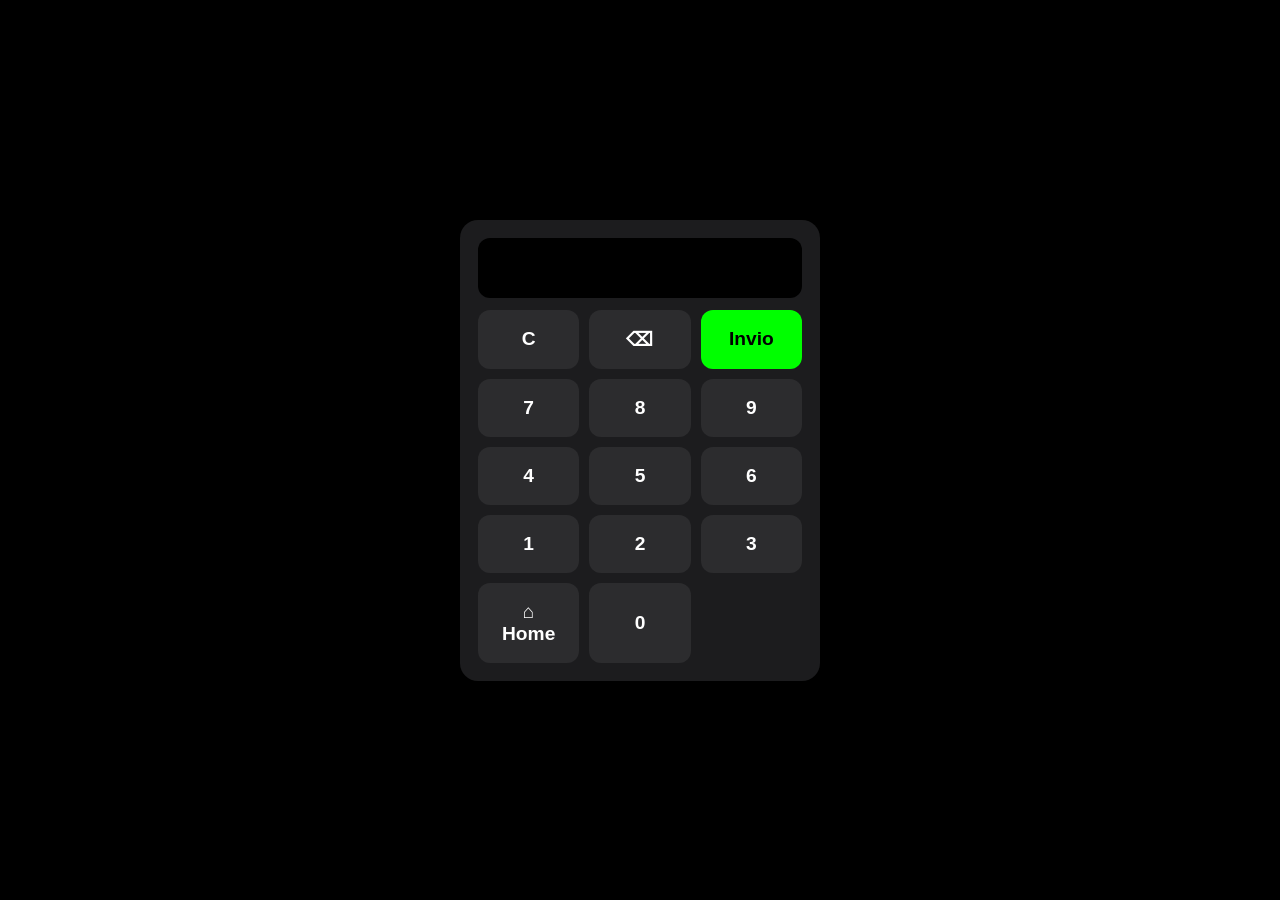
==== calc.html @ 32b64899 "PWA: rendi l'app davvero installabile e più efficiente - Service Worker: rimossi riferimenti a file " ====
<!DOCTYPE html>
<html lang="it">
<head>
  <meta charset="UTF-8">
  <meta name="viewport" content="width=device-width, initial-scale=1, viewport-fit=cover, user-scalable=no">
  <title>Calcolatrice Mappa Numeri-Parole</title>
  <link rel="manifest" href="manifest.json">
  <meta name="theme-color" content="#000000">
  <meta name="apple-mobile-web-app-capable" content="yes">
  <meta name="mobile-web-app-capable" content="yes">
  <meta name="apple-mobile-web-app-status-bar-style" content="black-translucent">
  <meta name="apple-mobile-web-app-title" content="Card-Fonetica">
  <link rel="apple-touch-icon" href="card-192.png">
  <link rel="icon" type="image/png" href="card-192.png">
  <link rel="stylesheet" href="styles.css">
  <style>
    .calculator {
      background-color: var(--surface);
      border-radius: var(--radius);
      padding: 18px;
      width: 100%;
      max-width: 360px;
      box-shadow: 0 8px 24px rgba(0,0,0,0.5);
    }
    .display {
      background-color: #000;
      color: var(--accent);
      font-size: 1.8em;
      text-align: right;
      padding: 14px;
      border-radius: 12px;
      margin-bottom: 12px;
      min-height: 60px;
      word-wrap: break-word;
      font-weight: 600;
      -webkit-user-select: text;
      user-select: text;
    }
    .operations, .buttons {
      display: grid;
      grid-template-columns: repeat(3, 1fr);
      gap: 10px;
    }
    .operations { margin-bottom: 10px; }
    .calculator button {
      padding: 18px;
      font-size: 1.2em;
      font-weight: 600;
    }
    .calculator button[disabled] {
      background-color: transparent;
      cursor: default;
    }
    #enter { background-color: var(--accent); color: #000; }
  </style>
</head>
<body>
  <button id="installBtn" class="hidden" type="button">Installa app</button>

  <div class="calculator">
    <div class="display" id="display"></div>

    <div class="operations">
      <button id="clear">C</button>
      <button id="delete">⌫</button>
      <button id="enter">Invio</button>
    </div>

    <div class="buttons">
      <button data-value="7">7</button>
      <button data-value="8">8</button>
      <button data-value="9">9</button>
      <button data-value="4">4</button>
      <button data-value="5">5</button>
      <button data-value="6">6</button>
      <button data-value="1">1</button>
      <button data-value="2">2</button>
      <button data-value="3">3</button>
      <button onclick="window.location.href='index.html'">⌂ Home</button>
      <button data-value="0">0</button>
      <button disabled></button>
    </div>
  </div>

  <script src="mapping.js"></script>
  <script>
    const display = document.getElementById('display');

    function updateDisplay(value) { display.textContent = value; }

    document.getElementById('clear').addEventListener('click', () => updateDisplay(''));
    document.getElementById('delete').addEventListener('click', () => updateDisplay(display.textContent.slice(0, -1)));
    document.getElementById('enter').addEventListener('click', () => {
      const input = display.textContent;
      const result = [];
      for (let i = 0; i < input.length; i += 2) {
        const num = input.substring(i, i + 2);
        result.push(mapping[num] || `[${num}]`);
      }
      updateDisplay(result.join(' '));
    });

    document.querySelectorAll('.buttons button[data-value]').forEach(button => {
      button.addEventListener('click', () => {
        updateDisplay(display.textContent + button.getAttribute('data-value'));
      });
    });
  </script>
  <script src="pwa.js"></script>
</body>
</html>
---- styles.css ----
:root {
  --bg: #000;
  --surface: #1c1c1e;
  --surface-2: #2c2c2e;
  --accent: #0f0;
  --text: #fff;
  --muted: #8e8e93;
  --error: #ff3b30;
  --success: #30d158;
  --radius: 18px;
  --safe-top: env(safe-area-inset-top, 0px);
  --safe-bottom: env(safe-area-inset-bottom, 0px);
}

* { box-sizing: border-box; -webkit-tap-highlight-color: transparent; }

html, body {
  touch-action: manipulation;
  overscroll-behavior: none;
  -webkit-user-select: none;
  user-select: none;
}

body {
  background-color: var(--bg);
  color: var(--accent);
  font-family: -apple-system, BlinkMacSystemFont, "Segoe UI", Roboto, Helvetica, Arial, sans-serif;
  margin: 0;
  display: flex;
  justify-content: center;
  align-items: center;
  min-height: 100vh;
  min-height: 100dvh;
  padding: calc(var(--safe-top) + 12px) 12px calc(var(--safe-bottom) + 12px);
}

.container {
  background-color: var(--surface);
  border-radius: var(--radius);
  padding: 20px;
  width: 100%;
  max-width: 360px;
  box-shadow: 0 8px 24px rgba(0,0,0,0.5);
  text-align: center;
}

h1 {
  font-size: 1.4em;
  margin: 0 0 18px;
  color: var(--accent);
}

button {
  background-color: var(--surface-2);
  border: none;
  border-radius: 12px;
  padding: 12px 16px;
  font-size: 1em;
  color: var(--text);
  cursor: pointer;
  transition: transform 0.08s ease, background-color 0.15s ease;
  font-weight: 500;
  min-height: 44px;
}
button:active { transform: scale(0.97); background-color: #3a3a3c; }

input[type="text"],
input[type="number"] {
  padding: 12px;
  font-size: 1.1em;
  border-radius: 10px;
  border: 1px solid #3a3a3c;
  background: #000;
  color: var(--text);
  text-align: center;
  width: 100%;
  margin: 6px 0;
  -webkit-user-select: text;
  user-select: text;
}
input:focus { outline: 2px solid var(--accent); outline-offset: 1px; }

.hidden { display: none !important; }

.back-btn {
  background-color: transparent;
  color: var(--muted);
  margin-top: 16px;
}
.back-btn:active { background-color: var(--surface-2); }

#installBtn {
  position: fixed;
  top: calc(var(--safe-top) + 10px);
  right: 10px;
  background: var(--accent);
  color: #000;
  font-weight: 700;
  font-size: 0.85em;
  padding: 8px 12px;
  border-radius: 999px;
  z-index: 100;
  box-shadow: 0 4px 12px rgba(0, 255, 0, 0.3);
}
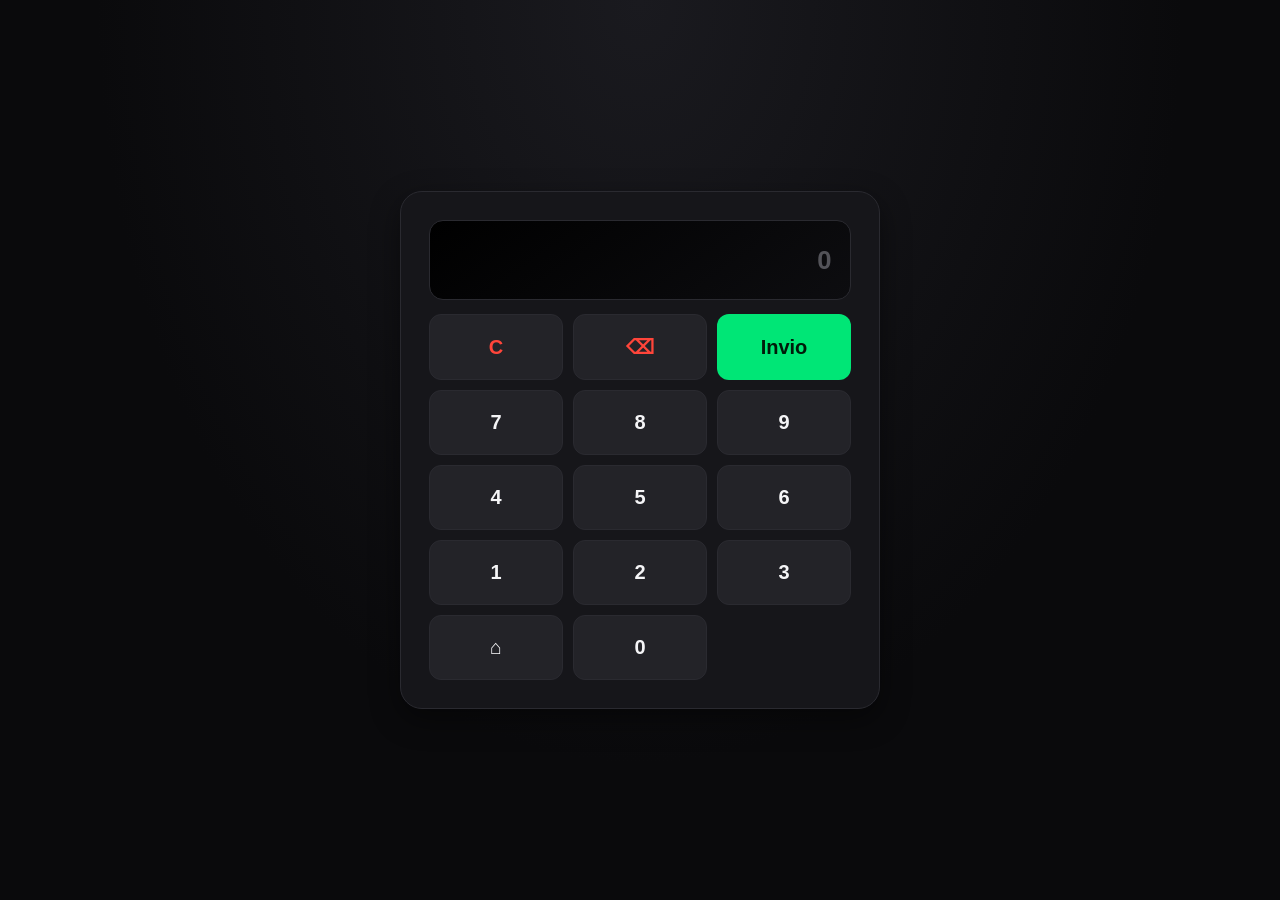
==== commit fc49c210: "UI: web app più curata, responsive, accessibile - Restyling completo: palette più matura (verde fosf" ====
--- a/calc.html
+++ b/calc.html
@@ -3,9 +3,10 @@
 <head>
   <meta charset="UTF-8">
   <meta name="viewport" content="width=device-width, initial-scale=1, viewport-fit=cover, user-scalable=no">
-  <title>Calcolatrice Mappa Numeri-Parole</title>
+  <title>Calcolatore - Card Fonetica</title>
   <link rel="manifest" href="manifest.json">
-  <meta name="theme-color" content="#000000">
+  <meta name="theme-color" content="#0a0a0c">
+  <meta name="description" content="Converti una sequenza di numeri in parole secondo il sistema mnemonico fonetico.">
   <meta name="apple-mobile-web-app-capable" content="yes">
   <meta name="mobile-web-app-capable" content="yes">
   <meta name="apple-mobile-web-app-status-bar-style" content="black-translucent">
@@ -16,57 +17,84 @@
   <style>
     .calculator {
       background-color: var(--surface);
-      border-radius: var(--radius);
-      padding: 18px;
+      border: 1px solid var(--border);
+      border-radius: var(--radius-lg);
+      padding: 22px;
       width: 100%;
-      max-width: 360px;
-      box-shadow: 0 8px 24px rgba(0,0,0,0.5);
+      max-width: 440px;
+      box-shadow: var(--shadow);
+      animation: enter 0.28s cubic-bezier(0.2, 0.9, 0.3, 1.1);
+    }
+    @media (min-width: 720px) {
+      .calculator { max-width: 480px; padding: 28px; }
     }
     .display {
-      background-color: #000;
+      background: linear-gradient(145deg, #000 0%, #0d0d10 100%);
+      border: 1px solid var(--border);
       color: var(--accent);
-      font-size: 1.8em;
+      font-size: 1.6rem;
       text-align: right;
-      padding: 14px;
-      border-radius: 12px;
-      margin-bottom: 12px;
-      min-height: 60px;
+      padding: 18px;
+      border-radius: 14px;
+      margin-bottom: 14px;
+      min-height: 80px;
       word-wrap: break-word;
-      font-weight: 600;
+      overflow-wrap: anywhere;
+      font-weight: 700;
+      font-variant-numeric: tabular-nums;
+      text-shadow: 0 0 20px rgba(0, 230, 118, 0.2);
       -webkit-user-select: text;
       user-select: text;
+      display: flex;
+      align-items: center;
+      justify-content: flex-end;
+      letter-spacing: 0.02em;
     }
-    .operations, .buttons {
+    .display:empty::before {
+      content: "0";
+      color: var(--muted);
+      text-shadow: none;
+      opacity: 0.5;
+    }
+    .operations, .keys {
       display: grid;
       grid-template-columns: repeat(3, 1fr);
       gap: 10px;
     }
     .operations { margin-bottom: 10px; }
     .calculator button {
-      padding: 18px;
-      font-size: 1.2em;
+      padding: 20px 0;
+      font-size: 1.25rem;
       font-weight: 600;
+      min-height: 56px;
     }
     .calculator button[disabled] {
       background-color: transparent;
+      border-color: transparent;
       cursor: default;
     }
-    #enter { background-color: var(--accent); color: #000; }
+    #enter {
+      background-color: var(--accent);
+      color: #001b0a;
+      border-color: transparent;
+      font-weight: 700;
+    }
+    #clear, #delete { color: var(--error); }
   </style>
 </head>
 <body>
-  <button id="installBtn" class="hidden" type="button">Installa app</button>
+  <button id="installBtn" class="hidden" type="button" aria-label="Installa applicazione">Installa</button>
 
-  <div class="calculator">
-    <div class="display" id="display"></div>
+  <main class="calculator" aria-label="Calcolatore numeri-parole">
+    <div class="display" id="display" role="status" aria-live="polite" aria-label="Display"></div>
 
     <div class="operations">
-      <button id="clear">C</button>
-      <button id="delete">⌫</button>
-      <button id="enter">Invio</button>
+      <button id="clear" aria-label="Cancella tutto">C</button>
+      <button id="delete" aria-label="Cancella ultimo">⌫</button>
+      <button id="enter" aria-label="Converti">Invio</button>
     </div>
 
-    <div class="buttons">
+    <div class="keys">
       <button data-value="7">7</button>
       <button data-value="8">8</button>
       <button data-value="9">9</button>
@@ -76,34 +104,62 @@
       <button data-value="1">1</button>
       <button data-value="2">2</button>
       <button data-value="3">3</button>
-      <button onclick="window.location.href='index.html'">⌂ Home</button>
+      <button onclick="window.location.href='index.html'" aria-label="Torna alla home">⌂</button>
       <button data-value="0">0</button>
-      <button disabled></button>
+      <button disabled aria-hidden="true"></button>
     </div>
-  </div>
+  </main>
 
   <script src="mapping.js"></script>
   <script>
     const display = document.getElementById('display');
+    let rawInput = "";
 
-    function updateDisplay(value) { display.textContent = value; }
+    function render() { display.textContent = rawInput; }
 
-    document.getElementById('clear').addEventListener('click', () => updateDisplay(''));
-    document.getElementById('delete').addEventListener('click', () => updateDisplay(display.textContent.slice(0, -1)));
+    document.getElementById('clear').addEventListener('click', () => { rawInput = ""; render(); });
+    document.getElementById('delete').addEventListener('click', () => {
+      const text = display.textContent;
+      if (text.includes(' ')) {
+        rawInput = "";
+        render();
+      } else {
+        rawInput = rawInput.slice(0, -1);
+        render();
+      }
+    });
     document.getElementById('enter').addEventListener('click', () => {
-      const input = display.textContent;
+      if (!rawInput) return;
       const result = [];
-      for (let i = 0; i < input.length; i += 2) {
-        const num = input.substring(i, i + 2);
+      for (let i = 0; i < rawInput.length; i += 2) {
+        const num = rawInput.substring(i, i + 2);
         result.push(mapping[num] || `[${num}]`);
       }
-      updateDisplay(result.join(' '));
+      display.textContent = result.join(' ');
     });
 
-    document.querySelectorAll('.buttons button[data-value]').forEach(button => {
+    document.querySelectorAll('.keys button[data-value]').forEach(button => {
       button.addEventListener('click', () => {
-        updateDisplay(display.textContent + button.getAttribute('data-value'));
+        if (display.textContent.includes(' ')) rawInput = "";
+        rawInput += button.getAttribute('data-value');
+        render();
       });
+    });
+
+    document.addEventListener('keydown', e => {
+      if (e.key >= '0' && e.key <= '9') {
+        if (display.textContent.includes(' ')) rawInput = "";
+        rawInput += e.key;
+        render();
+      } else if (e.key === 'Backspace') {
+        rawInput = rawInput.slice(0, -1);
+        render();
+      } else if (e.key === 'Enter') {
+        document.getElementById('enter').click();
+      } else if (e.key === 'Escape') {
+        rawInput = "";
+        render();
+      }
     });
   </script>
   <script src="pwa.js"></script>
--- a/styles.css
+++ b/styles.css
@@ -1,15 +1,23 @@
 :root {
-  --bg: #000;
-  --surface: #1c1c1e;
-  --surface-2: #2c2c2e;
-  --accent: #0f0;
-  --text: #fff;
-  --muted: #8e8e93;
-  --error: #ff3b30;
+  --bg: #0a0a0c;
+  --bg-grad: radial-gradient(ellipse at top, #1a1a1f 0%, #0a0a0c 60%);
+  --surface: #16161a;
+  --surface-2: #232328;
+  --surface-3: #2e2e34;
+  --border: #2a2a30;
+  --accent: #00e676;
+  --accent-dim: #00b85e;
+  --text: #f5f5f7;
+  --muted: #9a9aa3;
+  --error: #ff453a;
   --success: #30d158;
-  --radius: 18px;
+  --radius: 16px;
+  --radius-lg: 22px;
+  --shadow: 0 10px 30px rgba(0,0,0,0.45);
   --safe-top: env(safe-area-inset-top, 0px);
   --safe-bottom: env(safe-area-inset-bottom, 0px);
+  --safe-left: env(safe-area-inset-left, 0px);
+  --safe-right: env(safe-area-inset-right, 0px);
 }
 
 * { box-sizing: border-box; -webkit-tap-highlight-color: transparent; }
@@ -17,13 +25,12 @@
 html, body {
   touch-action: manipulation;
   overscroll-behavior: none;
-  -webkit-user-select: none;
-  user-select: none;
 }
 
 body {
-  background-color: var(--bg);
-  color: var(--accent);
+  background: var(--bg);
+  background-image: var(--bg-grad);
+  color: var(--text);
   font-family: -apple-system, BlinkMacSystemFont, "Segoe UI", Roboto, Helvetica, Arial, sans-serif;
   margin: 0;
   display: flex;
@@ -31,74 +38,127 @@
   align-items: center;
   min-height: 100vh;
   min-height: 100dvh;
-  padding: calc(var(--safe-top) + 12px) 12px calc(var(--safe-bottom) + 12px);
+  padding: calc(var(--safe-top) + 16px) calc(var(--safe-right) + 16px) calc(var(--safe-bottom) + 16px) calc(var(--safe-left) + 16px);
+  -webkit-font-smoothing: antialiased;
+  font-feature-settings: "tnum" 1;
 }
 
 .container {
   background-color: var(--surface);
-  border-radius: var(--radius);
-  padding: 20px;
+  border: 1px solid var(--border);
+  border-radius: var(--radius-lg);
+  padding: 24px;
   width: 100%;
-  max-width: 360px;
-  box-shadow: 0 8px 24px rgba(0,0,0,0.5);
-  text-align: center;
+  max-width: 440px;
+  box-shadow: var(--shadow);
+  animation: enter 0.28s cubic-bezier(0.2, 0.9, 0.3, 1.1);
+}
+
+@media (min-width: 720px) {
+  .container { max-width: 520px; padding: 32px; }
+}
+
+@keyframes enter {
+  from { opacity: 0; transform: translateY(10px) scale(0.98); }
+  to   { opacity: 1; transform: none; }
 }
 
 h1 {
-  font-size: 1.4em;
-  margin: 0 0 18px;
-  color: var(--accent);
+  font-size: 1.4rem;
+  margin: 0 0 4px;
+  letter-spacing: -0.01em;
+  font-weight: 700;
+}
+
+.subtitle {
+  color: var(--muted);
+  font-size: 0.92rem;
+  margin: 0 0 22px;
 }
 
 button {
   background-color: var(--surface-2);
-  border: none;
+  border: 1px solid var(--border);
   border-radius: 12px;
-  padding: 12px 16px;
-  font-size: 1em;
+  padding: 13px 16px;
+  font-size: 1rem;
   color: var(--text);
   cursor: pointer;
-  transition: transform 0.08s ease, background-color 0.15s ease;
   font-weight: 500;
-  min-height: 44px;
+  min-height: 48px;
+  transition: transform 0.08s ease, background-color 0.15s ease, border-color 0.15s ease;
+  font-family: inherit;
 }
-button:active { transform: scale(0.97); background-color: #3a3a3c; }
+button:hover { background-color: var(--surface-3); }
+button:active { transform: scale(0.97); }
+button:focus-visible { outline: 2px solid var(--accent); outline-offset: 2px; }
+
+button.primary {
+  background-color: var(--accent);
+  color: #001b0a;
+  border-color: transparent;
+  font-weight: 700;
+}
+button.primary:hover { background-color: var(--accent-dim); }
 
 input[type="text"],
 input[type="number"] {
-  padding: 12px;
-  font-size: 1.1em;
-  border-radius: 10px;
-  border: 1px solid #3a3a3c;
+  padding: 14px;
+  font-size: 1.05rem;
+  border-radius: 12px;
+  border: 1px solid var(--border);
   background: #000;
   color: var(--text);
   text-align: center;
   width: 100%;
-  margin: 6px 0;
-  -webkit-user-select: text;
-  user-select: text;
+  margin: 4px 0;
+  font-family: inherit;
 }
-input:focus { outline: 2px solid var(--accent); outline-offset: 1px; }
+input::placeholder { color: var(--muted); }
+input:focus { outline: 2px solid var(--accent); outline-offset: 1px; border-color: transparent; }
 
 .hidden { display: none !important; }
 
+.row {
+  display: flex;
+  gap: 10px;
+}
+.row > * { flex: 1; }
+
+.stack {
+  display: flex;
+  flex-direction: column;
+  gap: 10px;
+}
+
 .back-btn {
-  background-color: transparent;
+  background: transparent;
+  border-color: transparent;
   color: var(--muted);
-  margin-top: 16px;
+  margin-top: 18px;
+  width: 100%;
 }
-.back-btn:active { background-color: var(--surface-2); }
+.back-btn:hover { background-color: var(--surface-2); color: var(--text); }
 
 #installBtn {
   position: fixed;
-  top: calc(var(--safe-top) + 10px);
-  right: 10px;
-  background: var(--accent);
-  color: #000;
-  font-weight: 700;
-  font-size: 0.85em;
+  bottom: calc(var(--safe-bottom) + 12px);
+  right: calc(var(--safe-right) + 12px);
+  background: var(--surface-2);
+  color: var(--muted);
+  border: 1px solid var(--border);
+  font-size: 0.8rem;
   padding: 8px 12px;
   border-radius: 999px;
   z-index: 100;
-  box-shadow: 0 4px 12px rgba(0, 255, 0, 0.3);
+  min-height: 0;
+  opacity: 0.7;
 }
+#installBtn:hover { opacity: 1; color: var(--text); }
+
+@media (prefers-reduced-motion: reduce) {
+  *, *::before, *::after {
+    animation-duration: 0.001ms !important;
+    transition-duration: 0.001ms !important;
+  }
+}
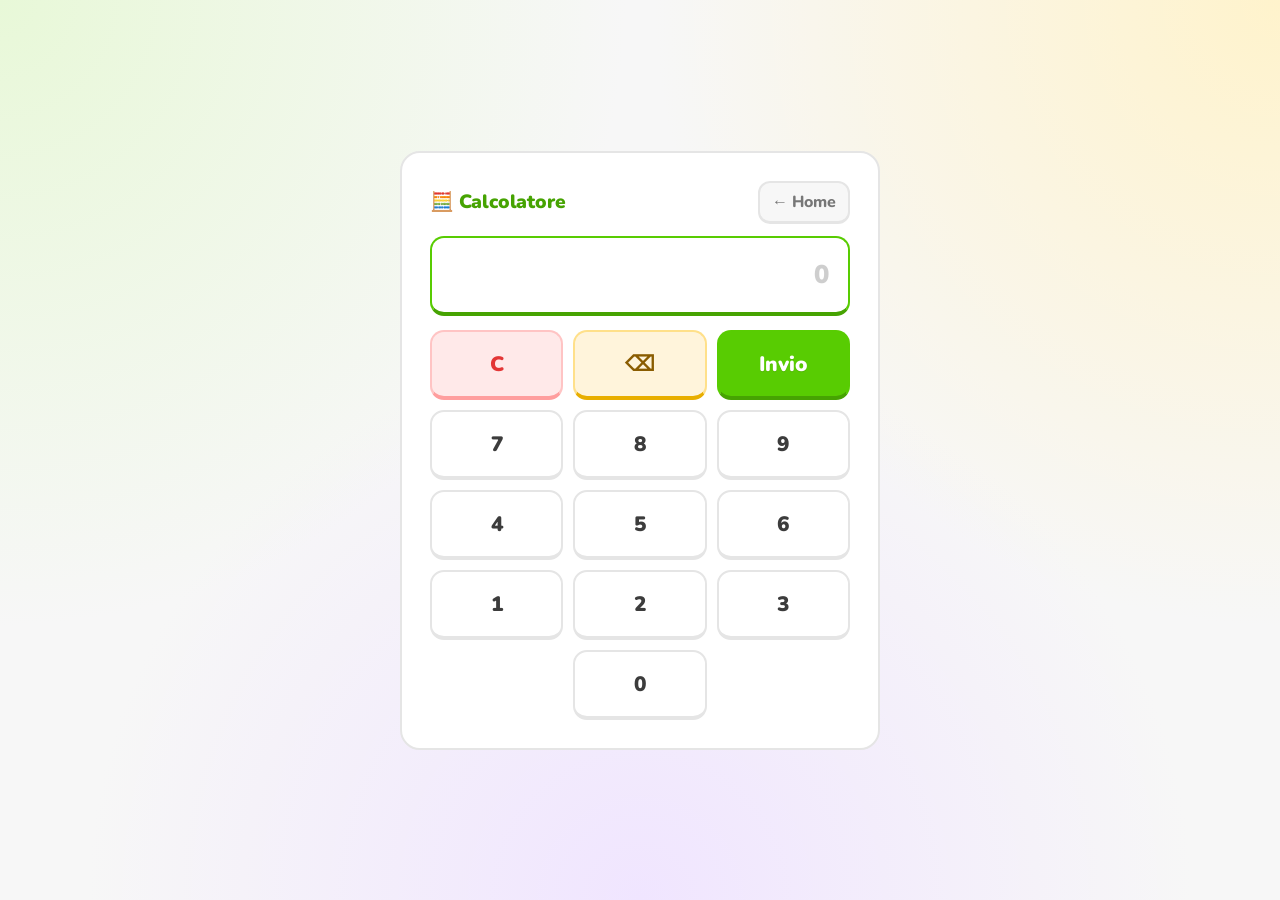
==== commit 656254b0: "Restyle Duolingo-style: palette verde, bottoni 3D, mascotte, confetti - Palette luminosa (verde #58C" ====
--- a/calc.html
+++ b/calc.html
@@ -5,33 +5,63 @@
   <meta name="viewport" content="width=device-width, initial-scale=1, viewport-fit=cover, user-scalable=no">
   <title>Calcolatore - Card Fonetica</title>
   <link rel="manifest" href="manifest.json">
-  <meta name="theme-color" content="#0a0a0c">
+  <meta name="theme-color" content="#58CC02">
   <meta name="description" content="Converti una sequenza di numeri in parole secondo il sistema mnemonico fonetico.">
   <meta name="apple-mobile-web-app-capable" content="yes">
   <meta name="mobile-web-app-capable" content="yes">
-  <meta name="apple-mobile-web-app-status-bar-style" content="black-translucent">
+  <meta name="apple-mobile-web-app-status-bar-style" content="default">
   <meta name="apple-mobile-web-app-title" content="Card-Fonetica">
   <link rel="apple-touch-icon" href="card-192.png">
   <link rel="icon" type="image/png" href="card-192.png">
+  <link rel="preconnect" href="https://fonts.googleapis.com">
+  <link rel="preconnect" href="https://fonts.gstatic.com" crossorigin>
+  <link rel="stylesheet" href="https://fonts.googleapis.com/css2?family=Nunito:wght@600;700;800;900&display=swap">
   <link rel="stylesheet" href="styles.css">
   <style>
     .calculator {
       background-color: var(--surface);
-      border: 1px solid var(--border);
+      border: 2px solid var(--border);
       border-radius: var(--radius-lg);
       padding: 22px;
       width: 100%;
       max-width: 440px;
-      box-shadow: var(--shadow);
-      animation: enter 0.28s cubic-bezier(0.2, 0.9, 0.3, 1.1);
+      animation: enter 0.34s cubic-bezier(0.2, 1.4, 0.4, 1);
     }
     @media (min-width: 720px) {
       .calculator { max-width: 480px; padding: 28px; }
     }
+    .calc-header {
+      display: flex;
+      align-items: center;
+      justify-content: space-between;
+      margin-bottom: 12px;
+    }
+    .calc-header h1 {
+      font-size: 1.2rem;
+      font-weight: 900;
+      color: var(--green-dark);
+      margin: 0;
+    }
+    .calc-header .home-btn {
+      background: var(--bg-soft);
+      border: 2px solid var(--border);
+      border-bottom-width: 3px;
+      border-radius: 12px;
+      min-height: 0;
+      padding: 8px 12px;
+      font-size: 1rem;
+      text-transform: none;
+      letter-spacing: 0;
+      font-weight: 800;
+      color: var(--text-soft);
+    }
+    .calc-header .home-btn:active { padding-top: 9px; padding-bottom: 7px; border-bottom-width: 2px; }
     .display {
-      background: linear-gradient(145deg, #000 0%, #0d0d10 100%);
-      border: 1px solid var(--border);
-      color: var(--accent);
+      background: #FFFFFF;
+      border: 2px solid var(--green);
+      border-bottom-width: 4px;
+      border-bottom-color: var(--green-dark);
+      color: var(--green-dark);
       font-size: 1.6rem;
       text-align: right;
       padding: 18px;
@@ -40,9 +70,8 @@
       min-height: 80px;
       word-wrap: break-word;
       overflow-wrap: anywhere;
-      font-weight: 700;
+      font-weight: 900;
       font-variant-numeric: tabular-nums;
-      text-shadow: 0 0 20px rgba(0, 230, 118, 0.2);
       -webkit-user-select: text;
       user-select: text;
       display: flex;
@@ -53,8 +82,16 @@
     .display:empty::before {
       content: "0";
       color: var(--muted);
-      text-shadow: none;
-      opacity: 0.5;
+      opacity: 0.6;
+    }
+    .display.word-result {
+      color: var(--text);
+      border-color: var(--purple);
+      border-bottom-color: var(--purple-dark);
+      font-size: 1.25rem;
+      text-align: center;
+      justify-content: center;
+      letter-spacing: 0;
     }
     .operations, .keys {
       display: grid;
@@ -63,35 +100,42 @@
     }
     .operations { margin-bottom: 10px; }
     .calculator button {
-      padding: 20px 0;
-      font-size: 1.25rem;
-      font-weight: 600;
-      min-height: 56px;
+      padding: 18px 0;
+      font-size: 1.3rem;
+      font-weight: 900;
+      min-height: 60px;
+      text-transform: none;
+      letter-spacing: 0;
+    }
+    .calculator button:active {
+      padding-top: 21px;
+      padding-bottom: 15px;
     }
     .calculator button[disabled] {
       background-color: transparent;
       border-color: transparent;
       cursor: default;
-    }
-    #enter {
-      background-color: var(--accent);
-      color: #001b0a;
-      border-color: transparent;
-      font-weight: 700;
-    }
-    #clear, #delete { color: var(--error); }
+      visibility: hidden;
+    }
+    #clear  { background: #FFE9E9; border-color: #FFC4C4; border-bottom-color: #FF9E9E; color: var(--red-dark); }
+    #delete { background: #FFF4DB; border-color: #FFE08A; border-bottom-color: #E8AE00; color: #8A5C00; }
   </style>
 </head>
 <body>
   <button id="installBtn" class="hidden" type="button" aria-label="Installa applicazione">Installa</button>
 
   <main class="calculator" aria-label="Calcolatore numeri-parole">
+    <div class="calc-header">
+      <h1>🧮 Calcolatore</h1>
+      <button class="home-btn" onclick="window.location.href='index.html'" aria-label="Torna alla home">← Home</button>
+    </div>
+
     <div class="display" id="display" role="status" aria-live="polite" aria-label="Display"></div>
 
     <div class="operations">
       <button id="clear" aria-label="Cancella tutto">C</button>
       <button id="delete" aria-label="Cancella ultimo">⌫</button>
-      <button id="enter" aria-label="Converti">Invio</button>
+      <button id="enter" class="primary" aria-label="Converti">Invio</button>
     </div>
 
     <div class="keys">
@@ -104,7 +148,7 @@
       <button data-value="1">1</button>
       <button data-value="2">2</button>
       <button data-value="3">3</button>
-      <button onclick="window.location.href='index.html'" aria-label="Torna alla home">⌂</button>
+      <button disabled aria-hidden="true"></button>
       <button data-value="0">0</button>
       <button disabled aria-hidden="true"></button>
     </div>
@@ -114,19 +158,31 @@
   <script>
     const display = document.getElementById('display');
     let rawInput = "";
-
-    function render() { display.textContent = rawInput; }
+    let showingResult = false;
+
+    function render() {
+      display.textContent = rawInput;
+      display.classList.toggle('word-result', false);
+      showingResult = false;
+    }
+
+    function resetIfShowingResult() {
+      if (showingResult) {
+        rawInput = "";
+        display.classList.remove('word-result');
+        showingResult = false;
+      }
+    }
 
     document.getElementById('clear').addEventListener('click', () => { rawInput = ""; render(); });
     document.getElementById('delete').addEventListener('click', () => {
-      const text = display.textContent;
-      if (text.includes(' ')) {
+      if (showingResult) {
         rawInput = "";
         render();
-      } else {
-        rawInput = rawInput.slice(0, -1);
-        render();
-      }
+        return;
+      }
+      rawInput = rawInput.slice(0, -1);
+      render();
     });
     document.getElementById('enter').addEventListener('click', () => {
       if (!rawInput) return;
@@ -136,11 +192,13 @@
         result.push(mapping[num] || `[${num}]`);
       }
       display.textContent = result.join(' ');
+      display.classList.add('word-result');
+      showingResult = true;
     });
 
     document.querySelectorAll('.keys button[data-value]').forEach(button => {
       button.addEventListener('click', () => {
-        if (display.textContent.includes(' ')) rawInput = "";
+        resetIfShowingResult();
         rawInput += button.getAttribute('data-value');
         render();
       });
@@ -148,10 +206,11 @@
 
     document.addEventListener('keydown', e => {
       if (e.key >= '0' && e.key <= '9') {
-        if (display.textContent.includes(' ')) rawInput = "";
+        resetIfShowingResult();
         rawInput += e.key;
         render();
       } else if (e.key === 'Backspace') {
+        if (showingResult) { rawInput = ""; render(); return; }
         rawInput = rawInput.slice(0, -1);
         render();
       } else if (e.key === 'Enter') {
--- a/styles.css
+++ b/styles.css
@@ -1,23 +1,38 @@
 :root {
-  --bg: #0a0a0c;
-  --bg-grad: radial-gradient(ellipse at top, #1a1a1f 0%, #0a0a0c 60%);
-  --surface: #16161a;
-  --surface-2: #232328;
-  --surface-3: #2e2e34;
-  --border: #2a2a30;
-  --accent: #00e676;
-  --accent-dim: #00b85e;
-  --text: #f5f5f7;
-  --muted: #9a9aa3;
-  --error: #ff453a;
-  --success: #30d158;
-  --radius: 16px;
-  --radius-lg: 22px;
-  --shadow: 0 10px 30px rgba(0,0,0,0.45);
-  --safe-top: env(safe-area-inset-top, 0px);
-  --safe-bottom: env(safe-area-inset-bottom, 0px);
-  --safe-left: env(safe-area-inset-left, 0px);
-  --safe-right: env(safe-area-inset-right, 0px);
+  /* Palette Duolingo-style */
+  --green:        #58CC02;
+  --green-dark:   #46A302;
+  --green-soft:   #D7FFB8;
+  --gold:         #FFC800;
+  --gold-dark:    #E8AE00;
+  --purple:       #CE82FF;
+  --purple-dark:  #A560D0;
+  --blue:         #1CB0F6;
+  --blue-dark:    #1899D6;
+  --red:          #FF4B4B;
+  --red-dark:     #E33636;
+
+  --bg:           #FFFFFF;
+  --bg-soft:      #F7F7F7;
+  --surface:      #FFFFFF;
+  --surface-2:    #F7F7F7;
+  --border:       #E5E5E5;
+  --border-strong:#D0D0D0;
+
+  --text:         #3C3C3C;
+  --text-soft:    #777777;
+  --muted:        #AFAFAF;
+
+  --radius:       14px;
+  --radius-lg:    20px;
+
+  /* Bottone 3D: spessore "borda inferiore" */
+  --press:        4px;
+
+  --safe-top:     env(safe-area-inset-top, 0px);
+  --safe-bottom:  env(safe-area-inset-bottom, 0px);
+  --safe-left:    env(safe-area-inset-left, 0px);
+  --safe-right:   env(safe-area-inset-right, 0px);
 }
 
 * { box-sizing: border-box; -webkit-tap-highlight-color: transparent; }
@@ -28,10 +43,13 @@
 }
 
 body {
-  background: var(--bg);
-  background-image: var(--bg-grad);
-  color: var(--text);
-  font-family: -apple-system, BlinkMacSystemFont, "Segoe UI", Roboto, Helvetica, Arial, sans-serif;
+  background: var(--bg-soft);
+  background-image:
+    radial-gradient(circle at 0% 0%,   #E8F8D8 0%, transparent 40%),
+    radial-gradient(circle at 100% 0%, #FFF3CC 0%, transparent 40%),
+    radial-gradient(circle at 50% 100%,#F0E5FF 0%, transparent 50%);
+  color: var(--text);
+  font-family: "Nunito", -apple-system, BlinkMacSystemFont, "Segoe UI", Roboto, Helvetica, Arial, sans-serif;
   margin: 0;
   display: flex;
   justify-content: center;
@@ -41,17 +59,17 @@
   padding: calc(var(--safe-top) + 16px) calc(var(--safe-right) + 16px) calc(var(--safe-bottom) + 16px) calc(var(--safe-left) + 16px);
   -webkit-font-smoothing: antialiased;
   font-feature-settings: "tnum" 1;
+  font-weight: 600;
 }
 
 .container {
   background-color: var(--surface);
-  border: 1px solid var(--border);
+  border: 2px solid var(--border);
   border-radius: var(--radius-lg);
-  padding: 24px;
+  padding: 24px 22px 22px;
   width: 100%;
   max-width: 440px;
-  box-shadow: var(--shadow);
-  animation: enter 0.28s cubic-bezier(0.2, 0.9, 0.3, 1.1);
+  animation: enter 0.34s cubic-bezier(0.2, 1.4, 0.4, 1);
 }
 
 @media (min-width: 720px) {
@@ -59,63 +77,90 @@
 }
 
 @keyframes enter {
-  from { opacity: 0; transform: translateY(10px) scale(0.98); }
+  from { opacity: 0; transform: translateY(14px) scale(0.97); }
   to   { opacity: 1; transform: none; }
 }
 
 h1 {
-  font-size: 1.4rem;
+  font-size: 1.55rem;
   margin: 0 0 4px;
   letter-spacing: -0.01em;
-  font-weight: 700;
+  font-weight: 800;
+  color: var(--text);
 }
 
 .subtitle {
-  color: var(--muted);
-  font-size: 0.92rem;
-  margin: 0 0 22px;
-}
-
+  color: var(--text-soft);
+  font-size: 0.95rem;
+  margin: 0 0 18px;
+  font-weight: 600;
+}
+
+/* ---- BOTTONI 3D PRESSABILI ---- */
 button {
-  background-color: var(--surface-2);
-  border: 1px solid var(--border);
-  border-radius: 12px;
-  padding: 13px 16px;
-  font-size: 1rem;
-  color: var(--text);
+  background-color: var(--surface);
+  color: var(--text);
+  border: 2px solid var(--border);
+  border-bottom-width: var(--press);
+  border-radius: var(--radius);
+  padding: 12px 16px 10px;
+  font-size: 0.95rem;
   cursor: pointer;
-  font-weight: 500;
-  min-height: 48px;
-  transition: transform 0.08s ease, background-color 0.15s ease, border-color 0.15s ease;
+  font-weight: 800;
+  min-height: 50px;
+  text-transform: uppercase;
+  letter-spacing: 0.04em;
+  transition: filter 0.1s ease, transform 0.05s ease, border-bottom-width 0.05s ease, padding 0.05s ease;
   font-family: inherit;
 }
-button:hover { background-color: var(--surface-3); }
-button:active { transform: scale(0.97); }
-button:focus-visible { outline: 2px solid var(--accent); outline-offset: 2px; }
-
+button:hover { filter: brightness(0.97); }
+button:active {
+  border-bottom-width: 1px;
+  padding-top: 15px;
+  padding-bottom: 7px;
+}
+button:focus-visible {
+  outline: 3px solid color-mix(in srgb, var(--blue) 40%, transparent);
+  outline-offset: 2px;
+}
+
+/* Primario: verde Duolingo */
 button.primary {
-  background-color: var(--accent);
-  color: #001b0a;
-  border-color: transparent;
-  font-weight: 700;
-}
-button.primary:hover { background-color: var(--accent-dim); }
-
+  background-color: var(--green);
+  color: #FFFFFF;
+  border-color: var(--green);
+  border-bottom-color: var(--green-dark);
+  text-shadow: 0 1px 0 rgba(0,0,0,0.1);
+}
+button.primary:hover { filter: brightness(1.03); }
+
+/* Varianti colore (per il menu vivace) */
+button.gold    { background:var(--gold);   color:#5B4500; border-color:var(--gold);   border-bottom-color:var(--gold-dark); }
+button.purple  { background:var(--purple); color:#FFFFFF; border-color:var(--purple); border-bottom-color:var(--purple-dark); }
+button.blue    { background:var(--blue);   color:#FFFFFF; border-color:var(--blue);   border-bottom-color:var(--blue-dark); }
+
+/* Input stile Duolingo */
 input[type="text"],
 input[type="number"] {
-  padding: 14px;
+  padding: 16px;
   font-size: 1.05rem;
-  border-radius: 12px;
-  border: 1px solid var(--border);
-  background: #000;
+  border-radius: var(--radius);
+  border: 2px solid var(--border);
+  background: var(--bg-soft);
   color: var(--text);
   text-align: center;
   width: 100%;
   margin: 4px 0;
   font-family: inherit;
-}
-input::placeholder { color: var(--muted); }
-input:focus { outline: 2px solid var(--accent); outline-offset: 1px; border-color: transparent; }
+  font-weight: 700;
+  transition: border-color 0.15s ease, background-color 0.15s ease;
+}
+input::placeholder { color: var(--muted); font-weight: 600; }
+input:focus {
+  outline: none;
+  border-color: var(--blue);
+  background: #FFFFFF;
+}
 
 .hidden { display: none !important; }
 
@@ -128,33 +173,42 @@
 .stack {
   display: flex;
   flex-direction: column;
-  gap: 10px;
+  gap: 12px;
 }
 
 .back-btn {
   background: transparent;
   border-color: transparent;
-  color: var(--muted);
-  margin-top: 18px;
+  border-bottom-color: transparent;
+  color: var(--text-soft);
+  margin-top: 16px;
   width: 100%;
-}
-.back-btn:hover { background-color: var(--surface-2); color: var(--text); }
+  text-transform: none;
+  font-weight: 700;
+  letter-spacing: 0;
+}
+.back-btn:hover { background-color: var(--bg-soft); color: var(--text); filter: none; }
+.back-btn:active { padding-top: 12px; padding-bottom: 10px; }
 
 #installBtn {
   position: fixed;
-  bottom: calc(var(--safe-bottom) + 12px);
-  right: calc(var(--safe-right) + 12px);
-  background: var(--surface-2);
-  color: var(--muted);
-  border: 1px solid var(--border);
-  font-size: 0.8rem;
-  padding: 8px 12px;
+  bottom: calc(var(--safe-bottom) + 14px);
+  right: calc(var(--safe-right) + 14px);
+  background: var(--surface);
+  color: var(--text-soft);
+  border: 2px solid var(--border);
+  border-bottom-width: 3px;
+  font-size: 0.75rem;
+  padding: 8px 14px;
   border-radius: 999px;
   z-index: 100;
   min-height: 0;
-  opacity: 0.7;
-}
-#installBtn:hover { opacity: 1; color: var(--text); }
+  text-transform: uppercase;
+  letter-spacing: 0.06em;
+  font-weight: 800;
+}
+#installBtn:hover { color: var(--text); }
+#installBtn:active { padding-top: 9px; padding-bottom: 7px; border-bottom-width: 2px; }
 
 @media (prefers-reduced-motion: reduce) {
   *, *::before, *::after {
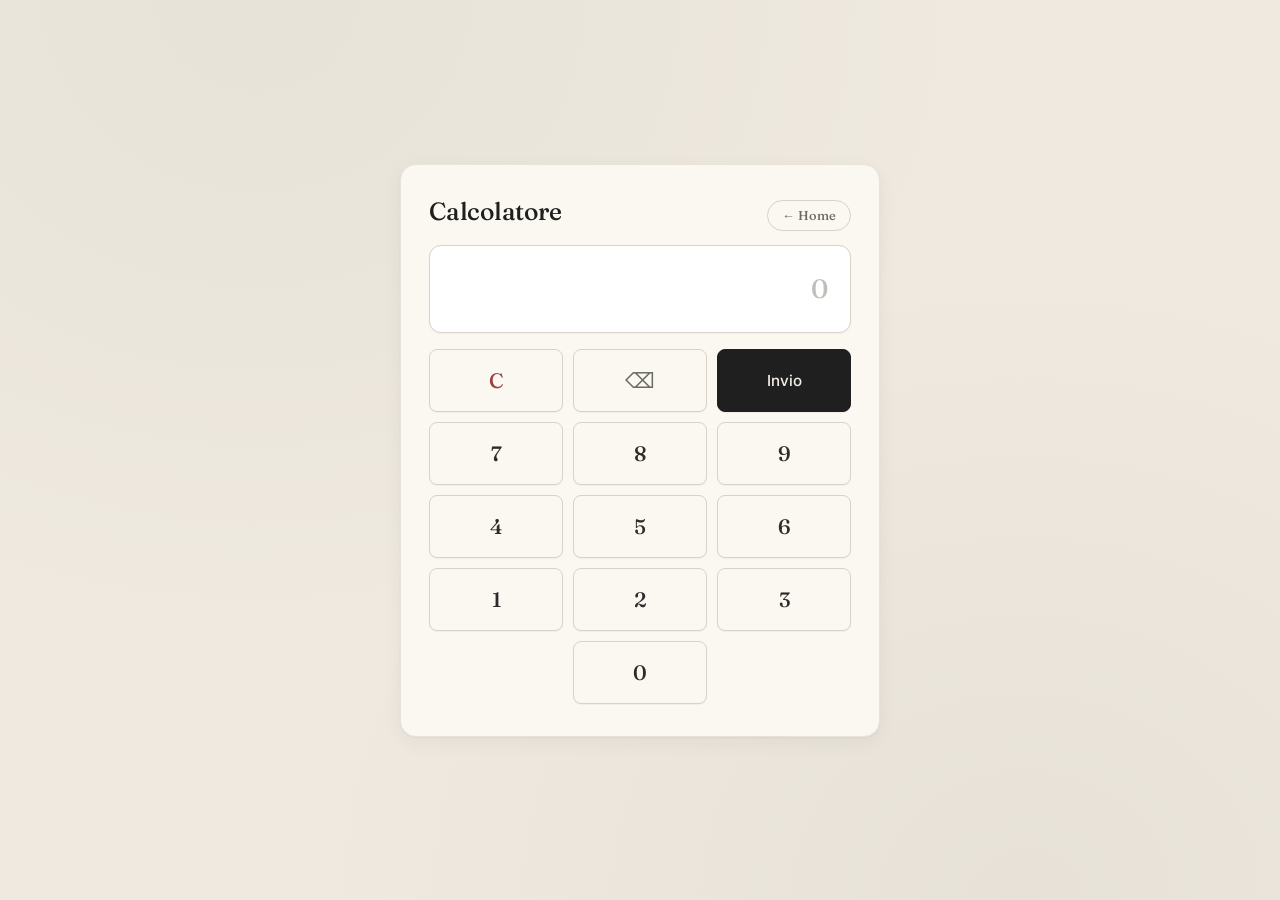
==== commit ddde1338: "Restyle editoriale: ink/warm-gray/muted-sage, serif Fraunces + sans Inter Stile ispirato a design sy" ====
--- a/calc.html
+++ b/calc.html
@@ -5,7 +5,7 @@
   <meta name="viewport" content="width=device-width, initial-scale=1, viewport-fit=cover, user-scalable=no">
   <title>Calcolatore - Card Fonetica</title>
   <link rel="manifest" href="manifest.json">
-  <meta name="theme-color" content="#58CC02">
+  <meta name="theme-color" content="#EFE9DF">
   <meta name="description" content="Converti una sequenza di numeri in parole secondo il sistema mnemonico fonetico.">
   <meta name="apple-mobile-web-app-capable" content="yes">
   <meta name="mobile-web-app-capable" content="yes">
@@ -15,69 +15,71 @@
   <link rel="icon" type="image/png" href="card-192.png">
   <link rel="preconnect" href="https://fonts.googleapis.com">
   <link rel="preconnect" href="https://fonts.gstatic.com" crossorigin>
-  <link rel="stylesheet" href="https://fonts.googleapis.com/css2?family=Nunito:wght@600;700;800;900&display=swap">
+  <link rel="stylesheet" href="https://fonts.googleapis.com/css2?family=Fraunces:opsz,wght@9..144,400;9..144,500;9..144,600&family=Inter:wght@400;500;600&display=swap">
   <link rel="stylesheet" href="styles.css">
   <style>
     .calculator {
-      background-color: var(--surface);
-      border: 2px solid var(--border);
+      background-color: var(--card);
+      border: 1px solid var(--border-soft);
       border-radius: var(--radius-lg);
-      padding: 22px;
+      padding: 28px 24px 22px;
       width: 100%;
       max-width: 440px;
-      animation: enter 0.34s cubic-bezier(0.2, 1.4, 0.4, 1);
+      box-shadow: var(--shadow);
+      animation: enter 0.4s ease-out;
     }
     @media (min-width: 720px) {
-      .calculator { max-width: 480px; padding: 28px; }
+      .calculator { max-width: 480px; padding: 32px 28px; }
     }
     .calc-header {
       display: flex;
-      align-items: center;
+      align-items: baseline;
       justify-content: space-between;
-      margin-bottom: 12px;
+      margin-bottom: 14px;
     }
     .calc-header h1 {
-      font-size: 1.2rem;
-      font-weight: 900;
-      color: var(--green-dark);
+      font-family: var(--font-serif);
+      font-size: 1.55rem;
+      font-weight: 500;
+      color: var(--ink);
       margin: 0;
+      letter-spacing: -0.01em;
     }
     .calc-header .home-btn {
-      background: var(--bg-soft);
-      border: 2px solid var(--border);
-      border-bottom-width: 3px;
-      border-radius: 12px;
+      background: transparent;
+      border: 1px solid var(--border);
+      border-radius: 999px;
       min-height: 0;
-      padding: 8px 12px;
-      font-size: 1rem;
-      text-transform: none;
-      letter-spacing: 0;
-      font-weight: 800;
+      padding: 6px 14px;
+      font-size: 0.8rem;
+      font-weight: 500;
       color: var(--text-soft);
-    }
-    .calc-header .home-btn:active { padding-top: 9px; padding-bottom: 7px; border-bottom-width: 2px; }
+      box-shadow: none;
+    }
+    .calc-header .home-btn:hover { background: var(--paper-2); color: var(--ink); }
     .display {
       background: #FFFFFF;
-      border: 2px solid var(--green);
-      border-bottom-width: 4px;
-      border-bottom-color: var(--green-dark);
-      color: var(--green-dark);
-      font-size: 1.6rem;
+      border: 1px solid var(--border);
+      color: var(--ink);
+      font-family: var(--font-serif);
+      font-size: 1.65rem;
       text-align: right;
-      padding: 18px;
-      border-radius: 14px;
-      margin-bottom: 14px;
-      min-height: 80px;
+      padding: 20px 22px;
+      border-radius: var(--radius);
+      margin-bottom: 16px;
+      min-height: 88px;
       word-wrap: break-word;
       overflow-wrap: anywhere;
-      font-weight: 900;
+      font-weight: 500;
       font-variant-numeric: tabular-nums;
+      letter-spacing: -0.01em;
       -webkit-user-select: text;
       user-select: text;
       display: flex;
       align-items: center;
       justify-content: flex-end;
-      letter-spacing: 0.02em;
+      box-shadow: var(--shadow-sm);
+      transition: border-color 0.25s ease;
     }
     .display:empty::before {
       content: "0";
@@ -85,10 +87,9 @@
       opacity: 0.6;
     }
     .display.word-result {
-      color: var(--text);
-      border-color: var(--purple);
-      border-bottom-color: var(--purple-dark);
-      font-size: 1.25rem;
+      border-color: var(--sage);
+      background: #FFFFFF;
+      font-size: 1.3rem;
       text-align: center;
       justify-content: center;
       letter-spacing: 0;
@@ -102,14 +103,10 @@
     .calculator button {
       padding: 18px 0;
       font-size: 1.3rem;
-      font-weight: 900;
+      font-weight: 500;
+      font-family: var(--font-serif);
       min-height: 60px;
-      text-transform: none;
       letter-spacing: 0;
-    }
-    .calculator button:active {
-      padding-top: 21px;
-      padding-bottom: 15px;
     }
     .calculator button[disabled] {
       background-color: transparent;
@@ -117,8 +114,9 @@
       cursor: default;
       visibility: hidden;
     }
-    #clear  { background: #FFE9E9; border-color: #FFC4C4; border-bottom-color: #FF9E9E; color: var(--red-dark); }
-    #delete { background: #FFF4DB; border-color: #FFE08A; border-bottom-color: #E8AE00; color: #8A5C00; }
+    #clear  { color: var(--error); border-color: var(--border); }
+    #delete { color: var(--text-soft); }
+    #enter  { /* eredita .primary */ font-family: var(--font-sans); font-weight: 500; font-size: 0.95rem; }
   </style>
 </head>
 <body>
@@ -126,7 +124,7 @@
 
   <main class="calculator" aria-label="Calcolatore numeri-parole">
     <div class="calc-header">
-      <h1>🧮 Calcolatore</h1>
+      <h1>Calcolatore</h1>
       <button class="home-btn" onclick="window.location.href='index.html'" aria-label="Torna alla home">← Home</button>
     </div>
 
@@ -162,25 +160,13 @@
 
     function render() {
       display.textContent = rawInput;
-      display.classList.toggle('word-result', false);
+      display.classList.remove('word-result');
       showingResult = false;
-    }
-
-    function resetIfShowingResult() {
-      if (showingResult) {
-        rawInput = "";
-        display.classList.remove('word-result');
-        showingResult = false;
-      }
     }
 
     document.getElementById('clear').addEventListener('click', () => { rawInput = ""; render(); });
     document.getElementById('delete').addEventListener('click', () => {
-      if (showingResult) {
-        rawInput = "";
-        render();
-        return;
-      }
+      if (showingResult) { rawInput = ""; render(); return; }
       rawInput = rawInput.slice(0, -1);
       render();
     });
@@ -198,7 +184,7 @@
 
     document.querySelectorAll('.keys button[data-value]').forEach(button => {
       button.addEventListener('click', () => {
-        resetIfShowingResult();
+        if (showingResult) rawInput = "";
         rawInput += button.getAttribute('data-value');
         render();
       });
@@ -206,7 +192,7 @@
 
     document.addEventListener('keydown', e => {
       if (e.key >= '0' && e.key <= '9') {
-        resetIfShowingResult();
+        if (showingResult) rawInput = "";
         rawInput += e.key;
         render();
       } else if (e.key === 'Backspace') {
--- a/styles.css
+++ b/styles.css
@@ -1,38 +1,39 @@
 :root {
-  /* Palette Duolingo-style */
-  --green:        #58CC02;
-  --green-dark:   #46A302;
-  --green-soft:   #D7FFB8;
-  --gold:         #FFC800;
-  --gold-dark:    #E8AE00;
-  --purple:       #CE82FF;
-  --purple-dark:  #A560D0;
-  --blue:         #1CB0F6;
-  --blue-dark:    #1899D6;
-  --red:          #FF4B4B;
-  --red-dark:     #E33636;
-
-  --bg:           #FFFFFF;
-  --bg-soft:      #F7F7F7;
-  --surface:      #FFFFFF;
-  --surface-2:    #F7F7F7;
-  --border:       #E5E5E5;
-  --border-strong:#D0D0D0;
-
-  --text:         #3C3C3C;
-  --text-soft:    #777777;
-  --muted:        #AFAFAF;
-
-  --radius:       14px;
-  --radius-lg:    20px;
-
-  /* Bottone 3D: spessore "borda inferiore" */
-  --press:        4px;
-
-  --safe-top:     env(safe-area-inset-top, 0px);
-  --safe-bottom:  env(safe-area-inset-bottom, 0px);
-  --safe-left:    env(safe-area-inset-left, 0px);
-  --safe-right:   env(safe-area-inset-right, 0px);
+  /* Palette editoriale */
+  --ink:           #1F1F1F;
+  --ink-2:         #3A3A38;
+  --paper:         #EFE9DF;
+  --paper-2:       #F5F0E7;
+  --card:          #FBF8F2;
+  --warm-gray:     #DDD7CE;
+  --border:        #D8D2C8;
+  --border-soft:   #E8E3DA;
+  --sage:          #9CAA98;
+  --sage-dark:     #7C8B78;
+  --sage-light:    #D4DCD0;
+  --sage-tint:     #E8EDE4;
+
+  --text:          #2C2C2A;
+  --text-soft:     #6B6B65;
+  --muted:         #9A958C;
+  --error:         #9D4040;
+  --error-soft:    #C97070;
+
+  --radius-sm:     8px;
+  --radius:        12px;
+  --radius-lg:     16px;
+
+  --shadow-sm:     0 1px 2px rgba(31,31,31,0.04);
+  --shadow:        0 1px 2px rgba(31,31,31,0.04), 0 6px 20px rgba(31,31,31,0.05);
+  --shadow-soft:   0 1px 0 rgba(31,31,31,0.04);
+
+  --safe-top:      env(safe-area-inset-top, 0px);
+  --safe-bottom:   env(safe-area-inset-bottom, 0px);
+  --safe-left:     env(safe-area-inset-left, 0px);
+  --safe-right:    env(safe-area-inset-right, 0px);
+
+  --font-serif:    "Fraunces", Georgia, "Times New Roman", serif;
+  --font-sans:     "Inter", -apple-system, BlinkMacSystemFont, "Segoe UI", Roboto, Helvetica, Arial, sans-serif;
 }
 
 * { box-sizing: border-box; -webkit-tap-highlight-color: transparent; }
@@ -43,13 +44,14 @@
 }
 
 body {
-  background: var(--bg-soft);
+  background: var(--paper);
+  /* Texture morbida da pinterest paper */
   background-image:
-    radial-gradient(circle at 0% 0%,   #E8F8D8 0%, transparent 40%),
-    radial-gradient(circle at 100% 0%, #FFF3CC 0%, transparent 40%),
-    radial-gradient(circle at 50% 100%,#F0E5FF 0%, transparent 50%);
-  color: var(--text);
-  font-family: "Nunito", -apple-system, BlinkMacSystemFont, "Segoe UI", Roboto, Helvetica, Arial, sans-serif;
+    radial-gradient(at 20% 0%,   rgba(156,170,152,0.10) 0%, transparent 50%),
+    radial-gradient(at 80% 100%, rgba(31,31,31,0.04)    0%, transparent 50%);
+  color: var(--text);
+  font-family: var(--font-sans);
+  font-weight: 400;
   margin: 0;
   display: flex;
   justify-content: center;
@@ -58,109 +60,112 @@
   min-height: 100dvh;
   padding: calc(var(--safe-top) + 16px) calc(var(--safe-right) + 16px) calc(var(--safe-bottom) + 16px) calc(var(--safe-left) + 16px);
   -webkit-font-smoothing: antialiased;
-  font-feature-settings: "tnum" 1;
-  font-weight: 600;
+  font-feature-settings: "tnum" 1, "ss01" 1;
+  line-height: 1.5;
 }
 
 .container {
-  background-color: var(--surface);
-  border: 2px solid var(--border);
+  background-color: var(--card);
+  border: 1px solid var(--border-soft);
   border-radius: var(--radius-lg);
-  padding: 24px 22px 22px;
+  padding: 28px 24px 22px;
   width: 100%;
   max-width: 440px;
-  animation: enter 0.34s cubic-bezier(0.2, 1.4, 0.4, 1);
+  box-shadow: var(--shadow);
+  animation: enter 0.4s ease-out;
 }
 
 @media (min-width: 720px) {
-  .container { max-width: 520px; padding: 32px; }
+  .container { max-width: 520px; padding: 36px 32px; }
 }
 
 @keyframes enter {
-  from { opacity: 0; transform: translateY(14px) scale(0.97); }
+  from { opacity: 0; transform: translateY(8px); }
   to   { opacity: 1; transform: none; }
 }
 
 h1 {
-  font-size: 1.55rem;
+  font-family: var(--font-serif);
+  font-size: 1.85rem;
   margin: 0 0 4px;
   letter-spacing: -0.01em;
-  font-weight: 800;
-  color: var(--text);
+  font-weight: 500;
+  color: var(--ink);
+  line-height: 1.15;
 }
 
 .subtitle {
   color: var(--text-soft);
-  font-size: 0.95rem;
-  margin: 0 0 18px;
-  font-weight: 600;
-}
-
-/* ---- BOTTONI 3D PRESSABILI ---- */
+  font-size: 0.9rem;
+  margin: 0 0 22px;
+  font-weight: 400;
+  letter-spacing: 0.005em;
+}
+
+/* ---- BOTTONI ---- */
 button {
-  background-color: var(--surface);
-  color: var(--text);
-  border: 2px solid var(--border);
-  border-bottom-width: var(--press);
-  border-radius: var(--radius);
-  padding: 12px 16px 10px;
-  font-size: 0.95rem;
+  background-color: var(--card);
+  color: var(--text);
+  border: 1px solid var(--border);
+  border-radius: var(--radius-sm);
+  padding: 13px 18px;
+  font-size: 0.92rem;
   cursor: pointer;
-  font-weight: 800;
-  min-height: 50px;
-  text-transform: uppercase;
-  letter-spacing: 0.04em;
-  transition: filter 0.1s ease, transform 0.05s ease, border-bottom-width 0.05s ease, padding 0.05s ease;
+  font-weight: 500;
   font-family: inherit;
-}
-button:hover { filter: brightness(0.97); }
-button:active {
-  border-bottom-width: 1px;
-  padding-top: 15px;
-  padding-bottom: 7px;
-}
+  min-height: 46px;
+  letter-spacing: 0.005em;
+  box-shadow: var(--shadow-soft);
+  transition: background-color 0.18s ease, color 0.18s ease, border-color 0.18s ease, transform 0.08s ease;
+}
+button:hover { background-color: var(--paper-2); border-color: var(--border); }
+button:active { transform: translateY(1px); }
 button:focus-visible {
-  outline: 3px solid color-mix(in srgb, var(--blue) 40%, transparent);
+  outline: 2px solid var(--ink);
   outline-offset: 2px;
 }
 
-/* Primario: verde Duolingo */
+/* Primary: ink black */
 button.primary {
-  background-color: var(--green);
-  color: #FFFFFF;
-  border-color: var(--green);
-  border-bottom-color: var(--green-dark);
-  text-shadow: 0 1px 0 rgba(0,0,0,0.1);
-}
-button.primary:hover { filter: brightness(1.03); }
-
-/* Varianti colore (per il menu vivace) */
-button.gold    { background:var(--gold);   color:#5B4500; border-color:var(--gold);   border-bottom-color:var(--gold-dark); }
-button.purple  { background:var(--purple); color:#FFFFFF; border-color:var(--purple); border-bottom-color:var(--purple-dark); }
-button.blue    { background:var(--blue);   color:#FFFFFF; border-color:var(--blue);   border-bottom-color:var(--blue-dark); }
-
-/* Input stile Duolingo */
+  background-color: var(--ink);
+  color: var(--paper-2);
+  border-color: var(--ink);
+  box-shadow: var(--shadow-soft);
+}
+button.primary:hover { background-color: var(--ink-2); border-color: var(--ink-2); }
+
+/* Ghost (per "Prossimo" e secondari) */
+button.ghost {
+  background-color: transparent;
+  border-color: var(--border);
+  color: var(--text);
+  box-shadow: none;
+}
+button.ghost:hover { background-color: var(--paper-2); }
+
+/* Input */
 input[type="text"],
 input[type="number"] {
-  padding: 16px;
-  font-size: 1.05rem;
-  border-radius: var(--radius);
-  border: 2px solid var(--border);
-  background: var(--bg-soft);
+  padding: 14px 16px;
+  font-size: 0.98rem;
+  border-radius: var(--radius-sm);
+  border: 1px solid var(--border);
+  background: var(--card);
   color: var(--text);
   text-align: center;
   width: 100%;
   margin: 4px 0;
   font-family: inherit;
-  font-weight: 700;
-  transition: border-color 0.15s ease, background-color 0.15s ease;
-}
-input::placeholder { color: var(--muted); font-weight: 600; }
+  font-weight: 500;
+  transition: border-color 0.18s ease, background-color 0.18s ease;
+}
+input::placeholder { color: var(--muted); font-weight: 400; }
 input:focus {
   outline: none;
-  border-color: var(--blue);
+  border-color: var(--ink);
   background: #FFFFFF;
 }
+input.error { border-color: var(--error-soft); background: #FFF5F5; }
 
 .hidden { display: none !important; }
 
@@ -173,42 +178,65 @@
 .stack {
   display: flex;
   flex-direction: column;
-  gap: 12px;
+  gap: 10px;
 }
 
 .back-btn {
   background: transparent;
   border-color: transparent;
-  border-bottom-color: transparent;
   color: var(--text-soft);
-  margin-top: 16px;
+  margin-top: 18px;
   width: 100%;
-  text-transform: none;
-  font-weight: 700;
-  letter-spacing: 0;
-}
-.back-btn:hover { background-color: var(--bg-soft); color: var(--text); filter: none; }
-.back-btn:active { padding-top: 12px; padding-bottom: 10px; }
+  box-shadow: none;
+  font-weight: 500;
+}
+.back-btn:hover { background-color: var(--paper-2); color: var(--ink); border-color: transparent; }
 
 #installBtn {
   position: fixed;
   bottom: calc(var(--safe-bottom) + 14px);
   right: calc(var(--safe-right) + 14px);
-  background: var(--surface);
+  background: var(--card);
   color: var(--text-soft);
-  border: 2px solid var(--border);
-  border-bottom-width: 3px;
-  font-size: 0.75rem;
+  border: 1px solid var(--border);
+  font-size: 0.78rem;
   padding: 8px 14px;
   border-radius: 999px;
   z-index: 100;
   min-height: 0;
+  font-weight: 500;
+  letter-spacing: 0.01em;
+  box-shadow: var(--shadow-soft);
+}
+#installBtn:hover { color: var(--ink); }
+
+/* Notifica streak milestone (sostituisce confetti) */
+.streak-toast {
+  position: fixed;
+  top: calc(var(--safe-top) + 16px);
+  left: 50%;
+  transform: translateX(-50%) translateY(-8px);
+  background: var(--sage-tint);
+  color: var(--sage-dark);
+  border: 1px solid var(--sage);
+  padding: 10px 18px;
+  border-radius: 999px;
+  font-size: 0.85rem;
+  font-weight: 600;
+  letter-spacing: 0.04em;
   text-transform: uppercase;
-  letter-spacing: 0.06em;
-  font-weight: 800;
-}
-#installBtn:hover { color: var(--text); }
-#installBtn:active { padding-top: 9px; padding-bottom: 7px; border-bottom-width: 2px; }
+  box-shadow: var(--shadow);
+  opacity: 0;
+  z-index: 200;
+  pointer-events: none;
+  animation: streakFloat 1.8s ease-out forwards;
+}
+@keyframes streakFloat {
+  0%   { opacity: 0; transform: translateX(-50%) translateY(-8px); }
+  15%  { opacity: 1; transform: translateX(-50%) translateY(0); }
+  75%  { opacity: 1; transform: translateX(-50%) translateY(0); }
+  100% { opacity: 0; transform: translateX(-50%) translateY(-4px); }
+}
 
 @media (prefers-reduced-motion: reduce) {
   *, *::before, *::after {
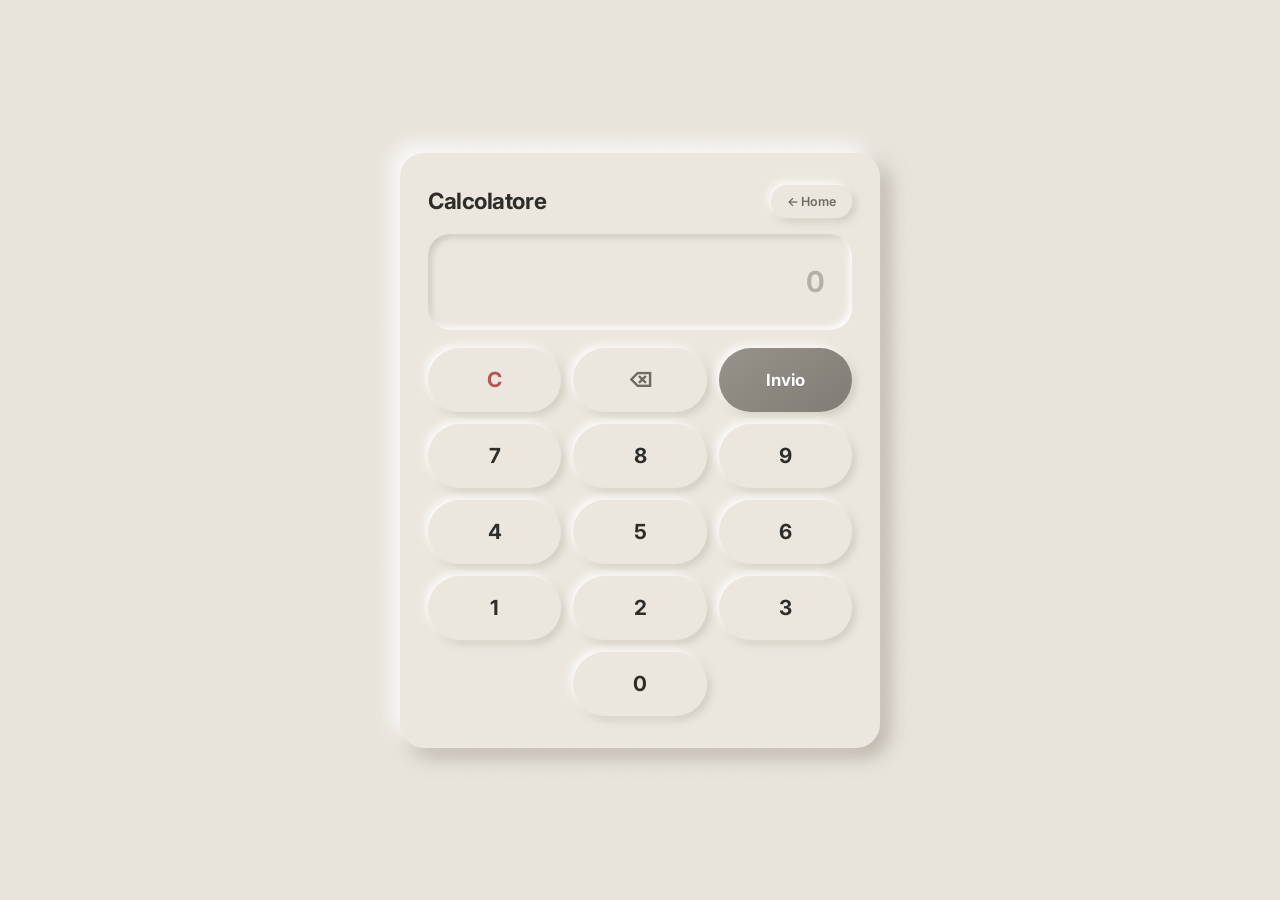
==== commit 2cfffdca: "Restyle neumorfico: componenti estrusi dal foglio, pillole, ombre soft - Palette warm cream #EBE7DE " ====
--- a/calc.html
+++ b/calc.html
@@ -5,7 +5,7 @@
   <meta name="viewport" content="width=device-width, initial-scale=1, viewport-fit=cover, user-scalable=no">
   <title>Calcolatore - Card Fonetica</title>
   <link rel="manifest" href="manifest.json">
-  <meta name="theme-color" content="#EFE9DF">
+  <meta name="theme-color" content="#EBE7DE">
   <meta name="description" content="Converti una sequenza di numeri in parole secondo il sistema mnemonico fonetico.">
   <meta name="apple-mobile-web-app-capable" content="yes">
   <meta name="mobile-web-app-capable" content="yes">
@@ -15,17 +15,17 @@
   <link rel="icon" type="image/png" href="card-192.png">
   <link rel="preconnect" href="https://fonts.googleapis.com">
   <link rel="preconnect" href="https://fonts.gstatic.com" crossorigin>
-  <link rel="stylesheet" href="https://fonts.googleapis.com/css2?family=Fraunces:opsz,wght@9..144,400;9..144,500;9..144,600&family=Inter:wght@400;500;600&display=swap">
+  <link rel="stylesheet" href="https://fonts.googleapis.com/css2?family=Inter:wght@500;600;700;800&display=swap">
   <link rel="stylesheet" href="styles.css">
   <style>
     .calculator {
-      background-color: var(--card);
-      border: 1px solid var(--border-soft);
+      background: var(--surface);
+      border: none;
       border-radius: var(--radius-lg);
       padding: 28px 24px 22px;
       width: 100%;
       max-width: 440px;
-      box-shadow: var(--shadow);
+      box-shadow: var(--neu-raised-lg);
       animation: enter 0.4s ease-out;
     }
     @media (min-width: 720px) {
@@ -33,90 +33,91 @@
     }
     .calc-header {
       display: flex;
-      align-items: baseline;
+      align-items: center;
       justify-content: space-between;
-      margin-bottom: 14px;
+      margin-bottom: 16px;
     }
     .calc-header h1 {
-      font-family: var(--font-serif);
-      font-size: 1.55rem;
-      font-weight: 500;
-      color: var(--ink);
+      font-family: var(--font-sans);
+      font-size: 1.4rem;
+      font-weight: 700;
+      color: var(--text);
       margin: 0;
-      letter-spacing: -0.01em;
+      letter-spacing: -0.02em;
     }
     .calc-header .home-btn {
-      background: transparent;
-      border: 1px solid var(--border);
-      border-radius: 999px;
+      background: var(--surface);
+      border: none;
+      border-radius: var(--pill);
       min-height: 0;
-      padding: 6px 14px;
-      font-size: 0.8rem;
-      font-weight: 500;
+      padding: 9px 16px;
+      font-size: 0.78rem;
+      font-weight: 600;
       color: var(--text-soft);
-      box-shadow: none;
-    }
-    .calc-header .home-btn:hover { background: var(--paper-2); color: var(--ink); }
+      box-shadow: var(--neu-raised-sm);
+    }
+    .calc-header .home-btn:hover { color: var(--text); box-shadow: var(--neu-raised); }
     .display {
-      background: #FFFFFF;
-      border: 1px solid var(--border);
-      color: var(--ink);
-      font-family: var(--font-serif);
-      font-size: 1.65rem;
+      background: var(--surface);
+      border: none;
+      color: var(--text);
+      font-family: var(--font-sans);
+      font-size: 1.8rem;
       text-align: right;
-      padding: 20px 22px;
-      border-radius: var(--radius);
-      margin-bottom: 16px;
-      min-height: 88px;
+      padding: 24px 28px;
+      border-radius: 22px;
+      margin-bottom: 18px;
+      min-height: 96px;
       word-wrap: break-word;
       overflow-wrap: anywhere;
-      font-weight: 500;
+      font-weight: 700;
       font-variant-numeric: tabular-nums;
-      letter-spacing: -0.01em;
+      letter-spacing: -0.02em;
       -webkit-user-select: text;
       user-select: text;
       display: flex;
       align-items: center;
       justify-content: flex-end;
-      box-shadow: var(--shadow-sm);
-      transition: border-color 0.25s ease;
+      box-shadow: var(--neu-pressed);
+      transition: color 0.25s ease;
     }
     .display:empty::before {
       content: "0";
       color: var(--muted);
-      opacity: 0.6;
+      opacity: 0.7;
     }
     .display.word-result {
-      border-color: var(--sage);
-      background: #FFFFFF;
-      font-size: 1.3rem;
+      color: var(--sage-dark);
+      font-size: 1.4rem;
       text-align: center;
       justify-content: center;
-      letter-spacing: 0;
+      letter-spacing: -0.01em;
+      font-weight: 700;
     }
     .operations, .keys {
       display: grid;
       grid-template-columns: repeat(3, 1fr);
-      gap: 10px;
-    }
-    .operations { margin-bottom: 10px; }
+      gap: 12px;
+    }
+    .operations { margin-bottom: 12px; }
     .calculator button {
       padding: 18px 0;
       font-size: 1.3rem;
-      font-weight: 500;
-      font-family: var(--font-serif);
-      min-height: 60px;
-      letter-spacing: 0;
+      font-weight: 700;
+      font-family: var(--font-sans);
+      min-height: 64px;
+      letter-spacing: -0.01em;
+      border-radius: var(--pill);
     }
     .calculator button[disabled] {
-      background-color: transparent;
-      border-color: transparent;
+      background: transparent;
+      box-shadow: none;
       cursor: default;
       visibility: hidden;
     }
-    #clear  { color: var(--error); border-color: var(--border); }
+    #clear  { color: var(--error); }
     #delete { color: var(--text-soft); }
-    #enter  { /* eredita .primary */ font-family: var(--font-sans); font-weight: 500; font-size: 0.95rem; }
+    #enter  { /* eredita .primary */ font-size: 1.05rem; }
   </style>
 </head>
 <body>
--- a/styles.css
+++ b/styles.css
@@ -1,39 +1,41 @@
 :root {
-  /* Palette editoriale */
-  --ink:           #1F1F1F;
-  --ink-2:         #3A3A38;
-  --paper:         #EFE9DF;
-  --paper-2:       #F5F0E7;
-  --card:          #FBF8F2;
-  --warm-gray:     #DDD7CE;
-  --border:        #D8D2C8;
-  --border-soft:   #E8E3DA;
+  /* Palette neumorfica warm */
+  --bg:            #EBE7DE;
+  --bg-2:          #E3DFD5;
+  --surface:       #EBE7DE;
+  --surface-soft:  #DCD8CF;
+  --primary:       #8B877F;
+  --primary-2:     #6F6B63;
+  --text:          #2D2D2A;
+  --text-soft:     #6F6B62;
+  --muted:         #9E9A92;
+  --accent:        #4B7BFF;
+  --error:         #B85454;
   --sage:          #9CAA98;
-  --sage-dark:     #7C8B78;
-  --sage-light:    #D4DCD0;
-  --sage-tint:     #E8EDE4;
-
-  --text:          #2C2C2A;
-  --text-soft:     #6B6B65;
-  --muted:         #9A958C;
-  --error:         #9D4040;
-  --error-soft:    #C97070;
-
-  --radius-sm:     8px;
-  --radius:        12px;
-  --radius-lg:     16px;
-
-  --shadow-sm:     0 1px 2px rgba(31,31,31,0.04);
-  --shadow:        0 1px 2px rgba(31,31,31,0.04), 0 6px 20px rgba(31,31,31,0.05);
-  --shadow-soft:   0 1px 0 rgba(31,31,31,0.04);
+  --sage-dark:     #6D7A6A;
+
+  --pill:          999px;
+  --radius:        18px;
+  --radius-lg:     24px;
+
+  /* Ombre neumorfiche: luce in alto-sx, scura in basso-dx */
+  --light:         rgba(255, 255, 255, 0.92);
+  --dark:          rgba(165, 158, 145, 0.45);
+  --dark-strong:   rgba(140, 132, 118, 0.55);
+
+  --neu-raised:    -6px -6px 14px var(--light), 6px 6px 14px var(--dark);
+  --neu-raised-sm: -3px -3px 8px  var(--light), 3px 3px 8px  var(--dark);
+  --neu-raised-lg: -8px -8px 20px var(--light), 8px 8px 20px var(--dark-strong);
+  --neu-pressed:   inset -3px -3px 6px var(--light), inset 3px 3px 6px var(--dark);
+  --neu-pressed-sm:inset -2px -2px 4px var(--light), inset 2px 2px 4px var(--dark);
 
   --safe-top:      env(safe-area-inset-top, 0px);
   --safe-bottom:   env(safe-area-inset-bottom, 0px);
   --safe-left:     env(safe-area-inset-left, 0px);
   --safe-right:    env(safe-area-inset-right, 0px);
 
-  --font-serif:    "Fraunces", Georgia, "Times New Roman", serif;
   --font-sans:     "Inter", -apple-system, BlinkMacSystemFont, "Segoe UI", Roboto, Helvetica, Arial, sans-serif;
+  --font-serif:    "Inter", -apple-system, sans-serif;
 }
 
 * { box-sizing: border-box; -webkit-tap-highlight-color: transparent; }
@@ -44,34 +46,34 @@
 }
 
 body {
-  background: var(--paper);
-  /* Texture morbida da pinterest paper */
+  background: var(--bg);
+  /* Texture noise leggera */
   background-image:
-    radial-gradient(at 20% 0%,   rgba(156,170,152,0.10) 0%, transparent 50%),
-    radial-gradient(at 80% 100%, rgba(31,31,31,0.04)    0%, transparent 50%);
+    url("data:image/svg+xml;utf8,<svg xmlns='http://www.w3.org/2000/svg' width='240' height='240'><filter id='n'><feTurbulence type='fractalNoise' baseFrequency='0.85' numOctaves='2' stitchTiles='stitch'/><feColorMatrix values='0 0 0 0 0.1  0 0 0 0 0.1  0 0 0 0 0.1  0 0 0 0.04 0'/></filter><rect width='100%' height='100%' filter='url(%23n)'/></svg>");
+  background-size: 240px 240px;
   color: var(--text);
   font-family: var(--font-sans);
-  font-weight: 400;
+  font-weight: 500;
   margin: 0;
   display: flex;
   justify-content: center;
   align-items: center;
   min-height: 100vh;
   min-height: 100dvh;
-  padding: calc(var(--safe-top) + 16px) calc(var(--safe-right) + 16px) calc(var(--safe-bottom) + 16px) calc(var(--safe-left) + 16px);
+  padding: calc(var(--safe-top) + 18px) calc(var(--safe-right) + 18px) calc(var(--safe-bottom) + 18px) calc(var(--safe-left) + 18px);
   -webkit-font-smoothing: antialiased;
   font-feature-settings: "tnum" 1, "ss01" 1;
   line-height: 1.5;
 }
 
 .container {
-  background-color: var(--card);
-  border: 1px solid var(--border-soft);
+  background: var(--surface);
+  border: none;
   border-radius: var(--radius-lg);
-  padding: 28px 24px 22px;
+  padding: 30px 24px 24px;
   width: 100%;
   max-width: 440px;
-  box-shadow: var(--shadow);
+  box-shadow: var(--neu-raised-lg);
   animation: enter 0.4s ease-out;
 }
 
@@ -85,147 +87,152 @@
 }
 
 h1 {
-  font-family: var(--font-serif);
-  font-size: 1.85rem;
+  font-family: var(--font-sans);
+  font-size: 1.55rem;
   margin: 0 0 4px;
-  letter-spacing: -0.01em;
+  letter-spacing: -0.02em;
+  font-weight: 700;
+  color: var(--text);
+  line-height: 1.2;
+}
+
+.subtitle {
+  color: var(--text-soft);
+  font-size: 0.88rem;
+  margin: 0 0 22px;
   font-weight: 500;
-  color: var(--ink);
-  line-height: 1.15;
-}
-
-.subtitle {
-  color: var(--text-soft);
-  font-size: 0.9rem;
-  margin: 0 0 22px;
-  font-weight: 400;
   letter-spacing: 0.005em;
 }
 
-/* ---- BOTTONI ---- */
+/* ---- BOTTONI neumorfici ---- */
 button {
-  background-color: var(--card);
-  color: var(--text);
-  border: 1px solid var(--border);
-  border-radius: var(--radius-sm);
-  padding: 13px 18px;
+  background: var(--surface);
+  color: var(--text);
+  border: none;
+  border-radius: var(--pill);
+  padding: 14px 24px;
   font-size: 0.92rem;
   cursor: pointer;
-  font-weight: 500;
+  font-weight: 600;
   font-family: inherit;
-  min-height: 46px;
-  letter-spacing: 0.005em;
-  box-shadow: var(--shadow-soft);
-  transition: background-color 0.18s ease, color 0.18s ease, border-color 0.18s ease, transform 0.08s ease;
-}
-button:hover { background-color: var(--paper-2); border-color: var(--border); }
-button:active { transform: translateY(1px); }
+  min-height: 50px;
+  letter-spacing: 0.01em;
+  box-shadow: var(--neu-raised-sm);
+  transition: box-shadow 0.2s ease, color 0.18s ease, transform 0.05s ease;
+}
+button:hover { box-shadow: var(--neu-raised); }
+button:active {
+  box-shadow: var(--neu-pressed);
+  color: var(--text-soft);
+}
 button:focus-visible {
-  outline: 2px solid var(--ink);
-  outline-offset: 2px;
-}
-
-/* Primary: ink black */
+  outline: none;
+  box-shadow: var(--neu-raised), 0 0 0 3px rgba(75,123,255,0.25);
+}
+
+/* Primary: fill grigio scuro neumorfico */
 button.primary {
-  background-color: var(--ink);
-  color: var(--paper-2);
-  border-color: var(--ink);
-  box-shadow: var(--shadow-soft);
-}
-button.primary:hover { background-color: var(--ink-2); border-color: var(--ink-2); }
-
-/* Ghost (per "Prossimo" e secondari) */
-button.ghost {
-  background-color: transparent;
-  border-color: var(--border);
-  color: var(--text);
-  box-shadow: none;
-}
-button.ghost:hover { background-color: var(--paper-2); }
-
-/* Input */
+  background: linear-gradient(145deg, #97938B, #807C75);
+  color: #FFFFFF;
+  box-shadow: var(--neu-raised-sm);
+  font-weight: 700;
+  text-shadow: 0 1px 0 rgba(0,0,0,0.12);
+}
+button.primary:hover {
+  background: linear-gradient(145deg, #8B877F, #6F6B63);
+  box-shadow: var(--neu-raised);
+}
+button.primary:active {
+  background: linear-gradient(145deg, #7B7770, #5F5B53);
+  box-shadow: var(--neu-pressed);
+  text-shadow: none;
+}
+
+/* Ghost: identico al default ma più sussurrato */
+button.ghost { background: var(--surface); color: var(--text); }
+
+/* ---- INPUT inset (pressati nel foglio) ---- */
 input[type="text"],
 input[type="number"] {
-  padding: 14px 16px;
+  padding: 15px 22px;
   font-size: 0.98rem;
-  border-radius: var(--radius-sm);
-  border: 1px solid var(--border);
-  background: var(--card);
+  border-radius: var(--pill);
+  border: none;
+  background: var(--surface);
   color: var(--text);
   text-align: center;
   width: 100%;
   margin: 4px 0;
   font-family: inherit;
-  font-weight: 500;
-  transition: border-color 0.18s ease, background-color 0.18s ease;
-}
-input::placeholder { color: var(--muted); font-weight: 400; }
+  font-weight: 600;
+  box-shadow: var(--neu-pressed-sm);
+  transition: box-shadow 0.18s ease, color 0.18s ease;
+}
+input::placeholder { color: var(--muted); font-weight: 500; }
 input:focus {
   outline: none;
-  border-color: var(--ink);
-  background: #FFFFFF;
-}
-input.error { border-color: var(--error-soft); background: #FFF5F5; }
+  box-shadow: var(--neu-pressed), 0 0 0 3px rgba(75,123,255,0.22);
+  color: var(--text);
+}
+input.error { box-shadow: var(--neu-pressed-sm), 0 0 0 2px rgba(184,84,84,0.35); }
 
 .hidden { display: none !important; }
 
 .row {
   display: flex;
-  gap: 10px;
+  gap: 12px;
 }
 .row > * { flex: 1; }
 
 .stack {
   display: flex;
   flex-direction: column;
-  gap: 10px;
+  gap: 14px;
 }
 
 .back-btn {
-  background: transparent;
-  border-color: transparent;
-  color: var(--text-soft);
-  margin-top: 18px;
+  background: var(--surface);
+  color: var(--text-soft);
+  margin-top: 20px;
   width: 100%;
-  box-shadow: none;
-  font-weight: 500;
-}
-.back-btn:hover { background-color: var(--paper-2); color: var(--ink); border-color: transparent; }
+  box-shadow: var(--neu-raised-sm);
+  font-weight: 600;
+}
+.back-btn:hover { color: var(--text); box-shadow: var(--neu-raised); }
 
 #installBtn {
   position: fixed;
-  bottom: calc(var(--safe-bottom) + 14px);
-  right: calc(var(--safe-right) + 14px);
-  background: var(--card);
-  color: var(--text-soft);
-  border: 1px solid var(--border);
+  bottom: calc(var(--safe-bottom) + 16px);
+  right: calc(var(--safe-right) + 16px);
+  background: var(--surface);
+  color: var(--text-soft);
+  border: none;
   font-size: 0.78rem;
-  padding: 8px 14px;
-  border-radius: 999px;
+  padding: 9px 16px;
+  border-radius: var(--pill);
   z-index: 100;
   min-height: 0;
-  font-weight: 500;
-  letter-spacing: 0.01em;
-  box-shadow: var(--shadow-soft);
-}
-#installBtn:hover { color: var(--ink); }
-
-/* Notifica streak milestone (sostituisce confetti) */
+  font-weight: 600;
+  letter-spacing: 0.02em;
+  box-shadow: var(--neu-raised-sm);
+}
+#installBtn:hover { color: var(--text); box-shadow: var(--neu-raised); }
+
+/* Toast streak: bolla neumorfica fluttuante */
 .streak-toast {
   position: fixed;
-  top: calc(var(--safe-top) + 16px);
+  top: calc(var(--safe-top) + 18px);
   left: 50%;
   transform: translateX(-50%) translateY(-8px);
-  background: var(--sage-tint);
-  color: var(--sage-dark);
-  border: 1px solid var(--sage);
-  padding: 10px 18px;
-  border-radius: 999px;
+  background: var(--surface);
+  color: var(--text);
+  padding: 12px 22px;
+  border-radius: var(--pill);
   font-size: 0.85rem;
-  font-weight: 600;
-  letter-spacing: 0.04em;
+  font-weight: 700;
+  letter-spacing: 0.06em;
   text-transform: uppercase;
-  box-shadow: var(--shadow);
+  box-shadow: var(--neu-raised);
   opacity: 0;
   z-index: 200;
   pointer-events: none;
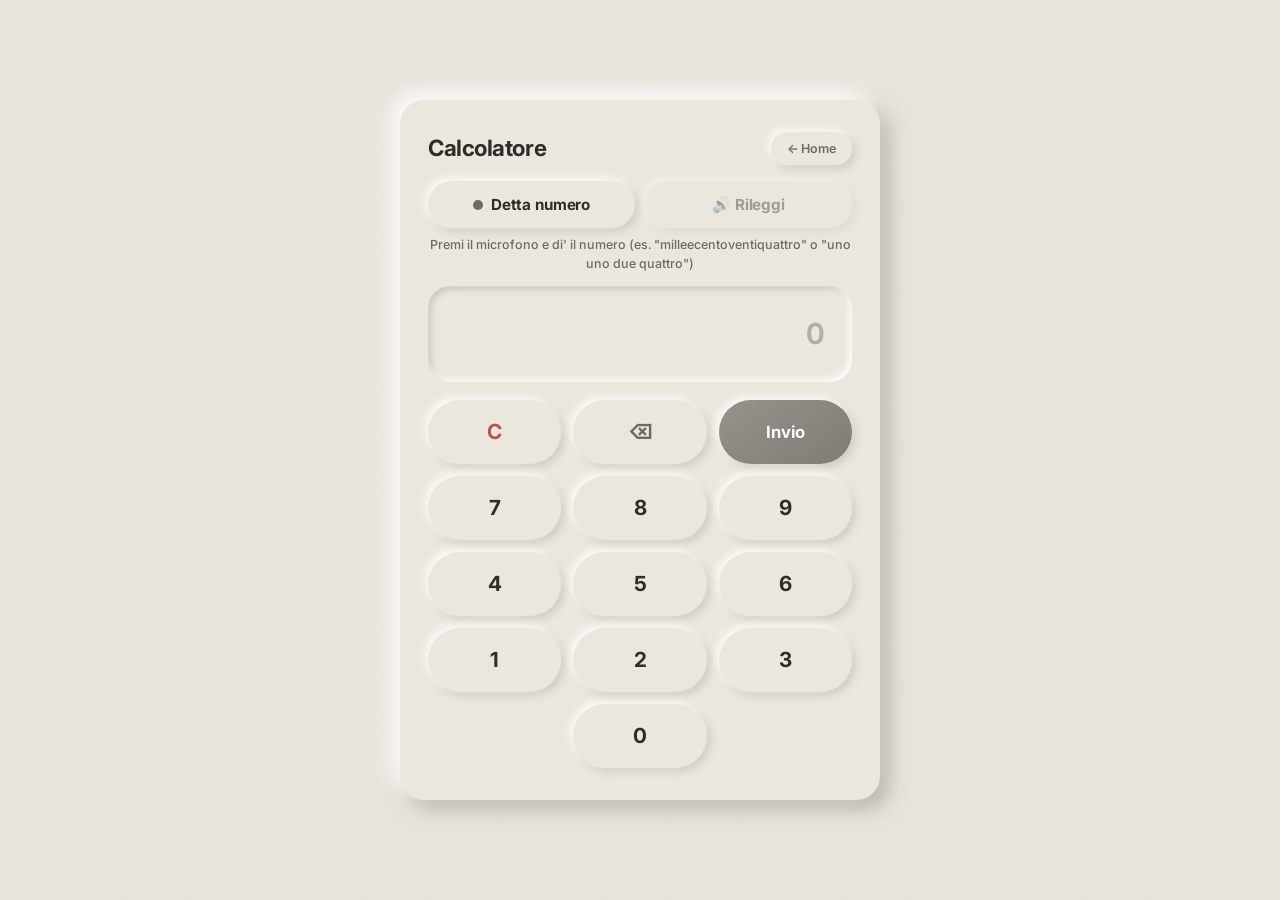
==== commit 332712b0: "Voce integrata nei giochi e nella calcolatrice - Nuovo voice-core.js: utility condivise per sintesi " ====
--- a/calc.html
+++ b/calc.html
@@ -2,7 +2,7 @@
 <html lang="it">
 <head>
   <meta charset="UTF-8">
-  <meta name="viewport" content="width=device-width, initial-scale=1, viewport-fit=cover, user-scalable=no">
+  <meta name="viewport" content="width=device-width, initial-scale=1, viewport-fit=cover">
   <title>Calcolatore - Card Fonetica</title>
   <link rel="manifest" href="manifest.json">
   <meta name="theme-color" content="#EBE7DE">
@@ -12,7 +12,9 @@
   <meta name="apple-mobile-web-app-status-bar-style" content="default">
   <meta name="apple-mobile-web-app-title" content="Card-Fonetica">
   <link rel="apple-touch-icon" href="card-192.png">
-  <link rel="icon" type="image/png" href="card-192.png">
+  <link rel="apple-touch-icon" sizes="512x512" href="card-512.png">
+  <link rel="icon" type="image/png" sizes="192x192" href="card-192.png">
+  <link rel="icon" type="image/png" sizes="512x512" href="card-512.png">
   <link rel="preconnect" href="https://fonts.googleapis.com">
   <link rel="preconnect" href="https://fonts.gstatic.com" crossorigin>
   <link rel="stylesheet" href="https://fonts.googleapis.com/css2?family=Inter:wght@500;600;700;800&display=swap">
@@ -57,6 +59,60 @@
       box-shadow: var(--neu-raised-sm);
     }
     .calc-header .home-btn:hover { color: var(--text); box-shadow: var(--neu-raised); }
+
+    .voice-bar {
+      display: flex;
+      gap: 10px;
+      margin-bottom: 14px;
+    }
+    .voice-bar button {
+      flex: 1;
+      background: var(--surface);
+      border: none;
+      border-radius: var(--pill);
+      padding: 14px 16px;
+      font-family: var(--font-sans);
+      font-size: 0.95rem;
+      font-weight: 700;
+      color: var(--text);
+      box-shadow: var(--neu-raised-sm);
+      display: inline-flex;
+      align-items: center;
+      justify-content: center;
+      gap: 8px;
+      transition: box-shadow 0.2s ease, color 0.2s ease;
+      min-height: 0;
+    }
+    .voice-bar button:active { box-shadow: var(--neu-pressed-sm); }
+    .voice-bar button[disabled] {
+      opacity: 0.4;
+      cursor: not-allowed;
+      box-shadow: var(--neu-raised-sm);
+    }
+    .voice-bar .mic.listening {
+      color: var(--sage-dark);
+      box-shadow: var(--neu-pressed-sm);
+    }
+    .voice-bar .mic-dot {
+      width: 10px; height: 10px; border-radius: 50%;
+      background: var(--text-soft);
+    }
+    .voice-bar .mic.listening .mic-dot {
+      background: var(--sage-dark);
+      animation: pulse 1.2s infinite;
+    }
+    @keyframes pulse {
+      0%, 100% { transform: scale(1); opacity: 1; }
+      50% { transform: scale(1.4); opacity: 0.5; }
+    }
+    .voice-hint {
+      font-size: 0.78rem;
+      color: var(--text-soft);
+      text-align: center;
+      margin: -6px 0 12px;
+      min-height: 1.2em;
+    }
+
     .display {
       background: var(--surface);
       border: none;
@@ -109,11 +165,18 @@
       letter-spacing: -0.01em;
       border-radius: var(--pill);
     }
+    .calculator .voice-bar button { padding: 14px 16px; font-size: 0.95rem; min-height: 0; }
     .calculator button[disabled] {
       background: transparent;
       box-shadow: none;
       cursor: default;
       visibility: hidden;
+    }
+    .calculator .voice-bar button[disabled] {
+      background: var(--surface);
+      box-shadow: var(--neu-raised-sm);
+      visibility: visible;
+      cursor: not-allowed;
     }
     #clear  { color: var(--error); }
     #delete { color: var(--text-soft); }
@@ -128,6 +191,16 @@
       <h1>Calcolatore</h1>
       <button class="home-btn" onclick="window.location.href='index.html'" aria-label="Torna alla home">← Home</button>
     </div>
+
+    <div class="voice-bar">
+      <button class="mic" id="micBtn" type="button" aria-label="Detta un numero">
+        <span class="mic-dot" aria-hidden="true"></span><span id="micLabel">Detta numero</span>
+      </button>
+      <button id="replayBtn" type="button" aria-label="Rileggi il risultato" disabled>
+        🔊 Rileggi
+      </button>
+    </div>
+    <p class="voice-hint" id="voiceHint">Premi il microfono e di' il numero (es. "milleecentoventiquattro" o "uno uno due quattro")</p>
 
     <div class="display" id="display" role="status" aria-live="polite" aria-label="Display"></div>
 
@@ -154,10 +227,13 @@
   </main>
 
   <script src="mapping.js"></script>
+  <script src="voice-core.js"></script>
   <script>
     const display = document.getElementById('display');
+    const replayBtn = document.getElementById('replayBtn');
     let rawInput = "";
     let showingResult = false;
+    let lastWords = "";
 
     function render() {
       display.textContent = rawInput;
@@ -165,23 +241,36 @@
       showingResult = false;
     }
 
-    document.getElementById('clear').addEventListener('click', () => { rawInput = ""; render(); });
-    document.getElementById('delete').addEventListener('click', () => {
-      if (showingResult) { rawInput = ""; render(); return; }
-      rawInput = rawInput.slice(0, -1);
-      render();
-    });
-    document.getElementById('enter').addEventListener('click', () => {
+    function convert() {
       if (!rawInput) return;
       const result = [];
       for (let i = 0; i < rawInput.length; i += 2) {
         const num = rawInput.substring(i, i + 2);
         result.push(mapping[num] || `[${num}]`);
       }
-      display.textContent = result.join(' ');
+      lastWords = result.join(' ');
+      display.textContent = lastWords;
       display.classList.add('word-result');
       showingResult = true;
+      replayBtn.disabled = false;
+      // Legge il risultato a voce
+      if (window.VoiceCore && VoiceCore.supported) {
+        VoiceCore.speak(lastWords, { rate: 0.9 });
+      }
+    }
+
+    document.getElementById('clear').addEventListener('click', () => {
+      rawInput = "";
+      render();
+      replayBtn.disabled = true;
+      lastWords = "";
     });
+    document.getElementById('delete').addEventListener('click', () => {
+      if (showingResult) { rawInput = ""; render(); replayBtn.disabled = true; lastWords = ""; return; }
+      rawInput = rawInput.slice(0, -1);
+      render();
+    });
+    document.getElementById('enter').addEventListener('click', convert);
 
     document.querySelectorAll('.keys button[data-value]').forEach(button => {
       button.addEventListener('click', () => {
@@ -197,16 +286,91 @@
         rawInput += e.key;
         render();
       } else if (e.key === 'Backspace') {
-        if (showingResult) { rawInput = ""; render(); return; }
+        if (showingResult) { rawInput = ""; render(); replayBtn.disabled = true; lastWords = ""; return; }
         rawInput = rawInput.slice(0, -1);
         render();
       } else if (e.key === 'Enter') {
-        document.getElementById('enter').click();
+        convert();
       } else if (e.key === 'Escape') {
         rawInput = "";
         render();
+        replayBtn.disabled = true;
+        lastWords = "";
       }
     });
+
+    // ---- Voce ----
+    const micBtn = document.getElementById('micBtn');
+    const micLabel = document.getElementById('micLabel');
+    const voiceHint = document.getElementById('voiceHint');
+
+    if (!window.VoiceCore || !VoiceCore.supported) {
+      micBtn.disabled = true;
+      replayBtn.disabled = true;
+      voiceHint.textContent = 'La voce non è supportata su questo browser. Prova Chrome o Safari aggiornati.';
+    } else {
+      let listening = false;
+      let recognizer = null;
+
+      function setListeningUI(on) {
+        listening = on;
+        micBtn.classList.toggle('listening', on);
+        micLabel.textContent = on ? 'Ascolto...' : 'Detta numero';
+      }
+
+      function startListening() {
+        if (listening) return;
+        VoiceCore.cancelSpeech();
+        voiceHint.textContent = 'Parla quando vuoi...';
+        recognizer = VoiceCore.createRecognizer({
+          onStart: () => setListeningUI(true),
+          onResult: (alts) => {
+            setListeningUI(false);
+            // Prova le alternative in ordine, prendi la prima che dà cifre valide
+            let digits = '';
+            for (const a of alts) {
+              digits = VoiceCore.speechToDigits(a);
+              if (digits) break;
+            }
+            if (!digits) {
+              voiceHint.textContent = `Non ho capito un numero (« ${alts[0] || ''} »). Riprova.`;
+              return;
+            }
+            voiceHint.textContent = `Sentito: « ${alts[0]} »`;
+            rawInput = digits;
+            render();
+            convert();
+          },
+          onNoSpeech: () => {
+            setListeningUI(false);
+            voiceHint.textContent = 'Non ho sentito. Premi di nuovo il microfono e parla.';
+          },
+          onError: (err) => {
+            setListeningUI(false);
+            if (err === 'not-allowed') {
+              voiceHint.textContent = 'Permesso microfono negato. Abilitalo nelle impostazioni del browser.';
+            } else {
+              voiceHint.textContent = 'Errore microfono: ' + err;
+            }
+          }
+        });
+        recognizer.start();
+      }
+
+      function stopListening() {
+        if (recognizer) recognizer.stop();
+        setListeningUI(false);
+      }
+
+      micBtn.addEventListener('click', () => {
+        if (listening) stopListening();
+        else startListening();
+      });
+
+      replayBtn.addEventListener('click', () => {
+        if (lastWords) VoiceCore.speak(lastWords, { rate: 0.9 });
+      });
+    }
   </script>
   <script src="pwa.js"></script>
 </body>
--- a/styles.css
+++ b/styles.css
@@ -155,7 +155,7 @@
 input[type="text"],
 input[type="number"] {
   padding: 15px 22px;
-  font-size: 0.98rem;
+  font-size: 16px; /* min 16px su iOS per evitare zoom automatico al focus */
   border-radius: var(--pill);
   border: none;
   background: var(--surface);
